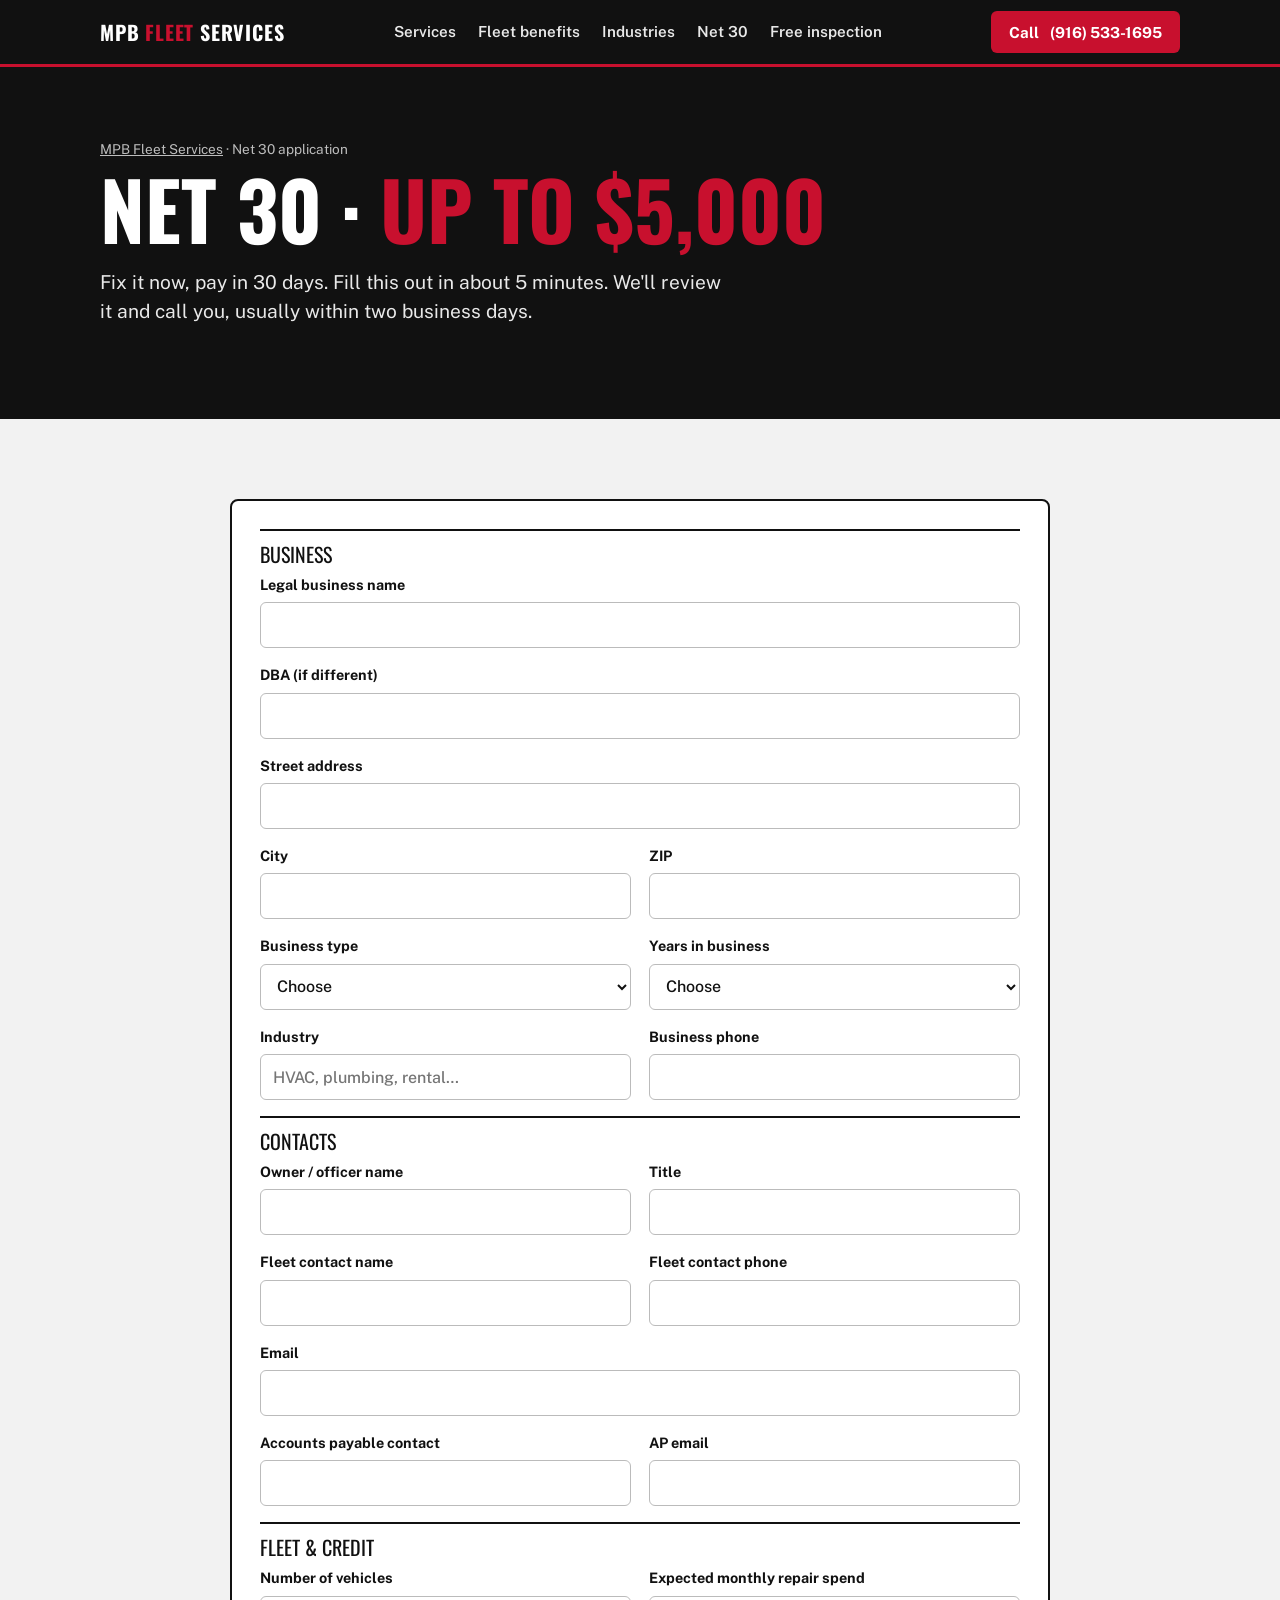
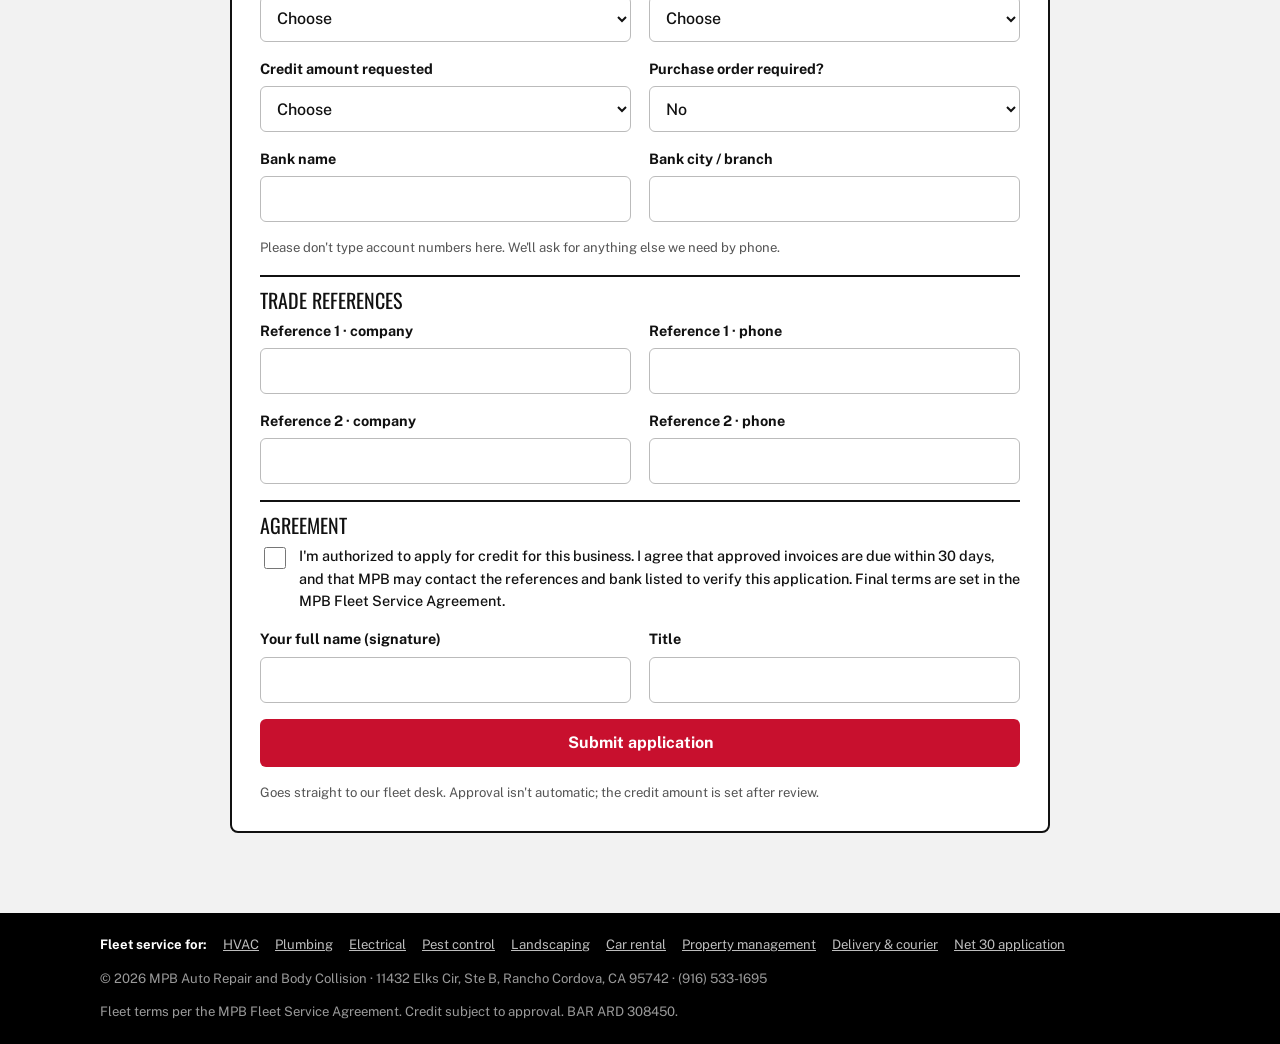
==== credit-application/index.html @ 2d6f1fae "Add 8 industry pages, Net 30 credit application, shared stylesheet, expanded sitemap Co-Authored-By:" ====
<!doctype html>
<html lang="en">
<head>
<meta charset="utf-8">
<meta name="viewport" content="width=device-width,initial-scale=1,viewport-fit=cover">
<link rel="icon" href="data:image/svg+xml,%3Csvg xmlns='http://www.w3.org/2000/svg' viewBox='0 0 64 64'%3E%3Crect width='64' height='64' rx='10' fill='%23111'/%3E%3Ctext x='32' y='43' font-family='Arial' font-weight='700' font-size='26' fill='%23c8102e' text-anchor='middle'%3EMPB%3C/text%3E%3C/svg%3E">
<title>Net 30 Fleet Credit Application · MPB Fleet Services</title>
<meta name="description" content="Apply for Net 30 fleet billing up to $5,000 at MPB Auto Repair &amp; Body Collision in Rancho Cordova. One monthly invoice for your whole fleet.">
<link rel="canonical" href="https://mpbfleet.com/credit-application/">
<meta property="og:type" content="website">
<meta property="og:url" content="https://mpbfleet.com/credit-application/">
<meta property="og:title" content="Net 30 Fleet Credit Application · MPB Fleet Services">
<meta property="og:description" content="Apply for Net 30 fleet billing up to $5,000 at MPB Auto Repair &amp; Body Collision in Rancho Cordova. One monthly invoice for your whole fleet.">
<link rel="preconnect" href="https://fonts.googleapis.com">
<link rel="stylesheet" href="https://fonts.googleapis.com/css2?family=Oswald:wght@500;600;700&family=Public+Sans:wght@400;500;600;800&display=swap">
<link rel="stylesheet" href="/styles.css">
</head>
<body>
<header class="top">
  <div class="wrap">
    <a class="brand" href="/">MPB <span>FLEET</span> SERVICES</a>
    <nav class="nav" aria-label="Site">
      <a href="/#services">Services</a>
      <a href="/#benefits">Fleet benefits</a>
      <a href="/#who">Industries</a>
      <a href="/credit-application/">Net 30</a>
      <a href="/#request">Free inspection</a>
    </nav>
    <a class="btn red" href="tel:+19165331695">Call<span class="num">&nbsp;(916) 533-1695</span></a>
  </div>
</header>

<main id="top">
  <div class="hero">
    <div class="wrap" style="grid-template-columns:1fr">
      <div>
        <div class="crumbs"><a href="/">MPB Fleet Services</a> · Net 30 application</div>
        <h1 style="font-size:clamp(2.4rem,7.5vw,5rem)">Net 30 · <em>up to $5,000</em></h1>
        <p style="max-width:52ch">Fix it now, pay in 30 days. Fill this out in about 5 minutes. We'll review it and call you, usually within two business days.</p>
      </div>
    </div>
  </div>

  <section class="request">
    <div class="wrap narrow" style="grid-template-columns:1fr">
      <form class="card" action="https://formsubmit.co/mpbfleet@gmail.com" method="POST">
        <input type="hidden" name="_subject" value="NET 30 CREDIT APPLICATION · mpbfleet.com">
        <input type="hidden" name="_template" value="table">
        <input type="hidden" name="_captcha" value="false">
        <input type="hidden" name="_next" value="https://mpbfleet.com/application-received.html">
        <input type="text" name="_honey" class="hp" tabindex="-1" autocomplete="off" aria-hidden="true">

        <fieldset><legend>Business</legend>
          <label class="full">Legal business name<input name="Legal business name" required autocomplete="organization"></label>
          <label class="full">DBA (if different)<input name="DBA"></label>
          <label class="full">Street address<input name="Street address" required autocomplete="street-address"></label>
          <label>City<input name="City" required autocomplete="address-level2"></label>
          <label>ZIP<input name="ZIP" required inputmode="numeric" autocomplete="postal-code"></label>
          <label>Business type
            <select name="Business type" required><option value="">Choose</option><option>Corporation</option><option>LLC</option><option>Partnership</option><option>Sole proprietor</option><option>Other</option></select>
          </label>
          <label>Years in business
            <select name="Years in business" required><option value="">Choose</option><option>Less than 1</option><option>1–2</option><option>3–5</option><option>6–10</option><option>More than 10</option></select>
          </label>
          <label>Industry<input name="Industry" placeholder="HVAC, plumbing, rental…"></label>
          <label>Business phone<input name="Business phone" type="tel" required inputmode="tel"></label>
        </fieldset>

        <fieldset><legend>Contacts</legend>
          <label>Owner / officer name<input name="Owner name" required></label>
          <label>Title<input name="Owner title"></label>
          <label>Fleet contact name<input name="Fleet contact" required autocomplete="name"></label>
          <label>Fleet contact phone<input name="Fleet contact phone" type="tel" required inputmode="tel" autocomplete="tel"></label>
          <label class="full">Email<input name="email" type="email" required autocomplete="email"></label>
          <label>Accounts payable contact<input name="AP contact"></label>
          <label>AP email<input name="AP email" type="email"></label>
        </fieldset>

        <fieldset><legend>Fleet &amp; credit</legend>
          <label>Number of vehicles
            <select name="Fleet size" required><option value="">Choose</option><option>1–2</option><option>3–5</option><option>6–10</option><option>11–25</option><option>26+</option></select>
          </label>
          <label>Expected monthly repair spend
            <select name="Expected monthly spend"><option value="">Choose</option><option>Under $500</option><option>$500–$1,500</option><option>$1,500–$3,000</option><option>$3,000–$5,000</option><option>Over $5,000</option></select>
          </label>
          <label>Credit amount requested
            <select name="Credit requested" required><option value="">Choose</option><option>$1,000</option><option>$2,500</option><option>$5,000</option></select>
          </label>
          <label>Purchase order required?
            <select name="PO required"><option>No</option><option>Yes</option></select>
          </label>
          <label>Bank name<input name="Bank name"></label>
          <label>Bank city / branch<input name="Bank branch"></label>
          <p class="note full">Please don't type account numbers here. We'll ask for anything else we need by phone.</p>
        </fieldset>

        <fieldset><legend>Trade references</legend>
          <label>Reference 1 · company<input name="Ref 1 company"></label>
          <label>Reference 1 · phone<input name="Ref 1 phone" type="tel" inputmode="tel"></label>
          <label>Reference 2 · company<input name="Ref 2 company"></label>
          <label>Reference 2 · phone<input name="Ref 2 phone" type="tel" inputmode="tel"></label>
        </fieldset>

        <fieldset><legend>Agreement</legend>
          <label class="full check"><input type="checkbox" name="Agrees to terms" value="Yes" required><span>I'm authorized to apply for credit for this business. I agree that approved invoices are due within 30 days, and that MPB may contact the references and bank listed to verify this application. Final terms are set in the MPB Fleet Service Agreement.</span></label>
          <label>Your full name (signature)<input name="Signature" required autocomplete="name"></label>
          <label>Title<input name="Signer title" required></label>
        </fieldset>

        <div class="full"><button class="btn red" type="submit">Submit application</button></div>
        <p class="note full">Goes straight to our fleet desk. Approval isn't automatic; the credit amount is set after review.</p>
      </form>
    </div>
  </section>
</main>
<footer>
  <div class="wrap" style="flex-direction:column;gap:14px">
    <div class="flinks"><b style="color:#fff">Fleet service for:</b><a href="/hvac/">HVAC</a><a href="/plumbing/">Plumbing</a><a href="/electrical/">Electrical</a><a href="/pest-control/">Pest control</a><a href="/landscaping/">Landscaping</a><a href="/rental-cars/">Car rental</a><a href="/property-management/">Property management</a><a href="/delivery/">Delivery &amp; courier</a><a href="/credit-application/">Net 30 application</a></div>
    <div style="display:flex;justify-content:space-between;gap:12px;flex-wrap:wrap">
      <span>© 2026 MPB Auto Repair and Body Collision · 11432 Elks Cir, Ste B, Rancho Cordova, CA 95742 · (916) 533-1695</span>
      <span>Fleet terms per the MPB Fleet Service Agreement. Credit subject to approval. BAR ARD 308450.</span>
    </div>
  </div>
</footer>
</body>
</html>
---- styles.css ----
/* Layout: brand-first single page. Black hero, white body, racing-red accents; one column of sections, grids collapse to one column on phones. Single deliberate look (no dark-mode swap). */
:root{
  --ink:#111111; --paper:#ffffff; --soft:#f2f2f2; --line:#dcdcdc; --muted:#555555; --red:#c8102e; --red-dark:#a00d24; --on-dark:#e9e9e9;
  --display:"Oswald","Arial Narrow",Arial,sans-serif; --body:"Public Sans","Helvetica Neue",Arial,sans-serif;
  --wrap:1120px; color-scheme:light;
}
*{box-sizing:border-box}
html{scroll-behavior:smooth}
@media (prefers-reduced-motion:reduce){html{scroll-behavior:auto}}
body{margin:0;background:var(--paper);color:var(--ink);font-family:var(--body);font-size:17px;line-height:1.55}
a{color:inherit}
.wrap{max-width:var(--wrap);margin:0 auto;padding-inline:20px}
h1,h2,h3{font-family:var(--display);text-transform:uppercase;line-height:1;margin:0;text-wrap:balance}
h2{font-size:clamp(2rem,4.5vw,3rem);letter-spacing:.01em}
h3{font-size:1.35rem;letter-spacing:.02em}
.eyebrow{font-size:.78rem;font-weight:800;letter-spacing:.16em;text-transform:uppercase;color:var(--muted)}
.btn{display:inline-flex;align-items:center;justify-content:center;gap:8px;min-height:48px;padding:12px 22px;border-radius:6px;font:700 1rem var(--body);text-decoration:none;border:2px solid transparent;cursor:pointer}
.btn.red{background:var(--red);color:#fff}.btn.red:hover{background:var(--red-dark)}
.btn.ghost{border-color:#fff;color:#fff}.btn.ghost:hover{background:#fff;color:var(--ink)}
.btn.dark{background:var(--ink);color:#fff}
.btn:focus-visible,a:focus-visible{outline:3px solid var(--red);outline-offset:3px}

/* header */
.top{position:sticky;top:env(safe-area-inset-top,0px);z-index:10;background:var(--ink);color:#fff;border-bottom:3px solid var(--red)}
.top .wrap{display:flex;align-items:center;justify-content:space-between;gap:16px;min-height:64px}
.brand{font-family:var(--display);font-weight:700;font-size:1.25rem;letter-spacing:.04em;text-decoration:none;white-space:nowrap}
.brand span{color:var(--red)}
.nav{display:flex;gap:22px;font-weight:600;font-size:.95rem}
.nav a{text-decoration:none;color:var(--on-dark)}.nav a:hover{color:#fff}
.top .btn{min-height:42px;padding:8px 16px;font-size:.95rem}
@media (max-width:860px){.nav{display:none}}
@media (max-width:520px){.top .num{display:none}.brand{font-size:1.1rem}}

/* hero */
.hero{background:var(--ink);color:#fff}
.hero .wrap{display:grid;grid-template-columns:minmax(0,1.4fr) minmax(0,1fr);gap:48px;padding-block:72px 64px;align-items:end}
.hero h1{font-size:clamp(2.6rem,9vw,6.4rem);line-height:.92}
.hero h1 em{font-style:normal;color:var(--red)}
.hero p{color:var(--on-dark);font-size:1.2rem;max-width:34ch;margin:22px 0 28px}
.cta{display:flex;gap:12px;flex-wrap:wrap}
.facts{display:grid;grid-template-columns:repeat(2,minmax(0,1fr));gap:0;border-top:1px solid #333}
.facts div{padding:18px 0;border-bottom:1px solid #333}
.facts div:nth-child(odd){padding-right:16px;border-right:1px solid #333}
.facts div:nth-child(even){padding-left:16px}
.facts b{display:block;font-family:var(--display);font-size:2.1rem;line-height:1;font-variant-numeric:tabular-nums}
.facts span{font-size:.85rem;color:#bdbdbd}
@media (max-width:860px){.hero .wrap{grid-template-columns:1fr;gap:36px;padding-block:48px}}

/* offer band */
.offer{background:var(--red);color:#fff}
.offer .wrap{display:flex;align-items:center;gap:28px;padding-block:26px;flex-wrap:wrap}
.offer .big{font-family:var(--display);font-weight:700;font-size:3.6rem;line-height:1}
.offer .txt{flex:1 1 320px;min-width:0}
.offer .txt strong{display:block;font-family:var(--display);font-weight:600;font-size:1.6rem;text-transform:uppercase;line-height:1.1}
.offer .btn{background:#fff;color:var(--red)}

section{padding-block:80px;scroll-margin-top:64px}
.head{display:flex;flex-direction:column;gap:12px;margin-bottom:36px;max-width:60ch}
.head p{margin:0;color:var(--muted)}

/* services */
.svc{display:grid;grid-template-columns:repeat(3,minmax(0,1fr));gap:2px;background:var(--line);border:2px solid var(--line)}
.svc article{background:var(--paper);padding:24px;display:flex;flex-direction:column;gap:8px;min-width:0}
.svc article p{margin:0;color:var(--muted);font-size:.97rem}
@media (max-width:860px){.svc{grid-template-columns:repeat(2,minmax(0,1fr))}}
@media (max-width:540px){.svc{grid-template-columns:1fr}}

/* benefits */
.benefits{background:var(--soft)}
.ben{display:grid;grid-template-columns:repeat(4,minmax(0,1fr));gap:28px 24px}
.ben div{border-top:3px solid var(--ink);padding-top:12px;display:flex;flex-direction:column;gap:6px;min-width:0}
.ben h3{font-size:1.45rem}
.ben p{margin:0;font-size:.95rem;color:#333}
@media (max-width:960px){.ben{grid-template-columns:repeat(2,minmax(0,1fr))}}
@media (max-width:480px){.ben{grid-template-columns:1fr}}

/* credit */
.credit{background:var(--ink);color:#fff}
.credit .wrap{display:grid;grid-template-columns:minmax(0,1fr) minmax(0,1fr);gap:40px;align-items:center}
.credit h2 span{color:var(--red)}
.credit p{color:var(--on-dark);margin:0 0 10px}
.credit ul{margin:0;padding:0;list-style:none;display:flex;flex-direction:column;gap:10px}
.credit li{border-left:3px solid var(--red);padding-left:14px}
@media (max-width:860px){.credit .wrap{grid-template-columns:1fr}}

/* steps */
.steps{display:grid;grid-template-columns:repeat(4,minmax(0,1fr));gap:24px;counter-reset:s}
.steps li{list-style:none;display:flex;flex-direction:column;gap:8px;min-width:0}
.steps li::before{counter-increment:s;content:counter(s,decimal-leading-zero);font-family:var(--display);font-weight:700;font-size:2.4rem;color:var(--red);line-height:1}
.steps p{margin:0;color:var(--muted);font-size:.97rem}
ol.steps{padding:0;margin:0}
@media (max-width:860px){.steps{grid-template-columns:repeat(2,minmax(0,1fr))}}
@media (max-width:480px){.steps{grid-template-columns:1fr}}

/* who */
.who{background:var(--soft)}
.tags{display:flex;flex-wrap:wrap;gap:10px}
.tags span{background:var(--paper);border:1px solid var(--line);border-radius:999px;padding:8px 16px;font-weight:600;font-size:.95rem}

/* faq */
.faq{display:flex;flex-direction:column;border-top:2px solid var(--ink);max-width:820px}
.faq details{border-bottom:1px solid var(--line)}
.faq summary{cursor:pointer;padding:18px 0;font-weight:700;font-size:1.05rem;list-style:none;display:flex;justify-content:space-between;gap:16px}
.faq summary::after{content:"+";font-family:var(--display);font-size:1.5rem;line-height:1;color:var(--red)}
.faq details[open] summary::after{content:"–"}
.faq p{margin:0 0 18px;color:#333;max-width:65ch}

/* contact */
.contact{background:var(--ink);color:#fff}
.contact .wrap{display:grid;grid-template-columns:minmax(0,1.2fr) minmax(0,1fr);gap:48px}
.contact .phone{font-family:var(--display);font-weight:700;font-size:clamp(2.6rem,7vw,4.2rem);line-height:1;text-decoration:none;display:inline-block;margin:14px 0 22px}
.contact dl{margin:0;display:grid;grid-template-columns:auto minmax(0,1fr);gap:10px 18px}
.contact dt{color:#bdbdbd;font-size:.85rem;text-transform:uppercase;letter-spacing:.1em;padding-top:3px}
.contact dd{margin:0}
.hours{font-variant-numeric:tabular-nums}
@media (max-width:860px){.contact .wrap{grid-template-columns:1fr;gap:36px}}

/* request form */
.request{background:var(--soft)}
.request .wrap{display:grid;grid-template-columns:minmax(0,.9fr) minmax(0,1.1fr);gap:48px;align-items:start}
.request ul{margin:18px 0 0;padding:0;list-style:none;display:flex;flex-direction:column;gap:10px}
.request li{border-left:3px solid var(--red);padding-left:14px}
form.card{background:var(--paper);border:2px solid var(--ink);border-radius:8px;padding:28px;display:grid;grid-template-columns:repeat(2,minmax(0,1fr));gap:16px 18px}
form.card .full{grid-column:1/-1}
form.card label{display:flex;flex-direction:column;gap:6px;font-weight:700;font-size:.9rem;min-width:0}
form.card label small{font-weight:500;color:var(--muted)}
form.card input,form.card select,form.card textarea{font:500 1rem var(--body);color:var(--ink);background:#fff;border:1.5px solid #bbb;border-radius:6px;padding:11px 12px;min-height:46px;width:100%}
form.card textarea{min-height:96px;resize:vertical}
form.card input:focus,form.card select:focus,form.card textarea:focus{outline:3px solid var(--red);outline-offset:1px;border-color:var(--ink)}
form.card .btn{width:100%}
form.card .note{font-size:.82rem;color:var(--muted);margin:0}
.hp{position:absolute;left:-9999px}
@media (max-width:860px){.request .wrap{grid-template-columns:1fr;gap:32px}}
@media (max-width:520px){form.card{grid-template-columns:1fr;padding:20px}}

/* service area */
.area .wrap{display:grid;grid-template-columns:minmax(0,1fr) minmax(0,1.2fr);gap:40px;align-items:center}
.area .map{aspect-ratio:4/3;width:100%;border:2px solid var(--ink);border-radius:8px;overflow:hidden;background:var(--soft)}
.area iframe{width:100%;height:100%;border:0;display:block}
.cities{columns:2;column-gap:24px;margin:20px 0 0;padding:0;list-style:none}
.cities li{padding:7px 0;border-bottom:1px solid var(--line);font-weight:600;break-inside:avoid}
@media (max-width:860px){.area .wrap{grid-template-columns:1fr}}

footer{background:#000;color:#9a9a9a;font-size:.82rem;padding-block:22px}
footer .wrap{display:flex;justify-content:space-between;gap:12px;flex-wrap:wrap}

/* subpages */
.crumbs{font-size:.85rem;color:#bdbdbd;margin-bottom:12px}
.crumbs a{color:#bdbdbd}
.pains{display:grid;grid-template-columns:repeat(3,minmax(0,1fr));gap:24px}
.pains div{border-top:3px solid var(--red);padding-top:12px;display:flex;flex-direction:column;gap:6px;min-width:0}
.pains p{margin:0;color:#333;font-size:.97rem}
@media (max-width:860px){.pains{grid-template-columns:1fr}}
.tags a{background:var(--paper);border:1px solid var(--line);border-radius:999px;padding:8px 16px;font-weight:600;font-size:.95rem;text-decoration:none}
.tags a:hover{border-color:var(--ink)}
.flinks{display:flex;flex-wrap:wrap;gap:6px 16px}
.flinks a{color:#bdbdbd}
form.card fieldset{grid-column:1/-1;border:0;margin:0;padding:0;display:grid;grid-template-columns:repeat(2,minmax(0,1fr));gap:16px 18px}
form.card legend{grid-column:1/-1;font-family:var(--display);text-transform:uppercase;font-size:1.25rem;padding:8px 0 0;border-top:2px solid var(--ink);width:100%;margin-bottom:4px}
form.card .check{flex-direction:row;align-items:flex-start;gap:10px;font-weight:500}
form.card .check input{width:22px;min-height:22px;height:22px;flex:none;margin-top:2px}
@media (max-width:520px){form.card fieldset{grid-template-columns:1fr}}
.narrow{max-width:860px}
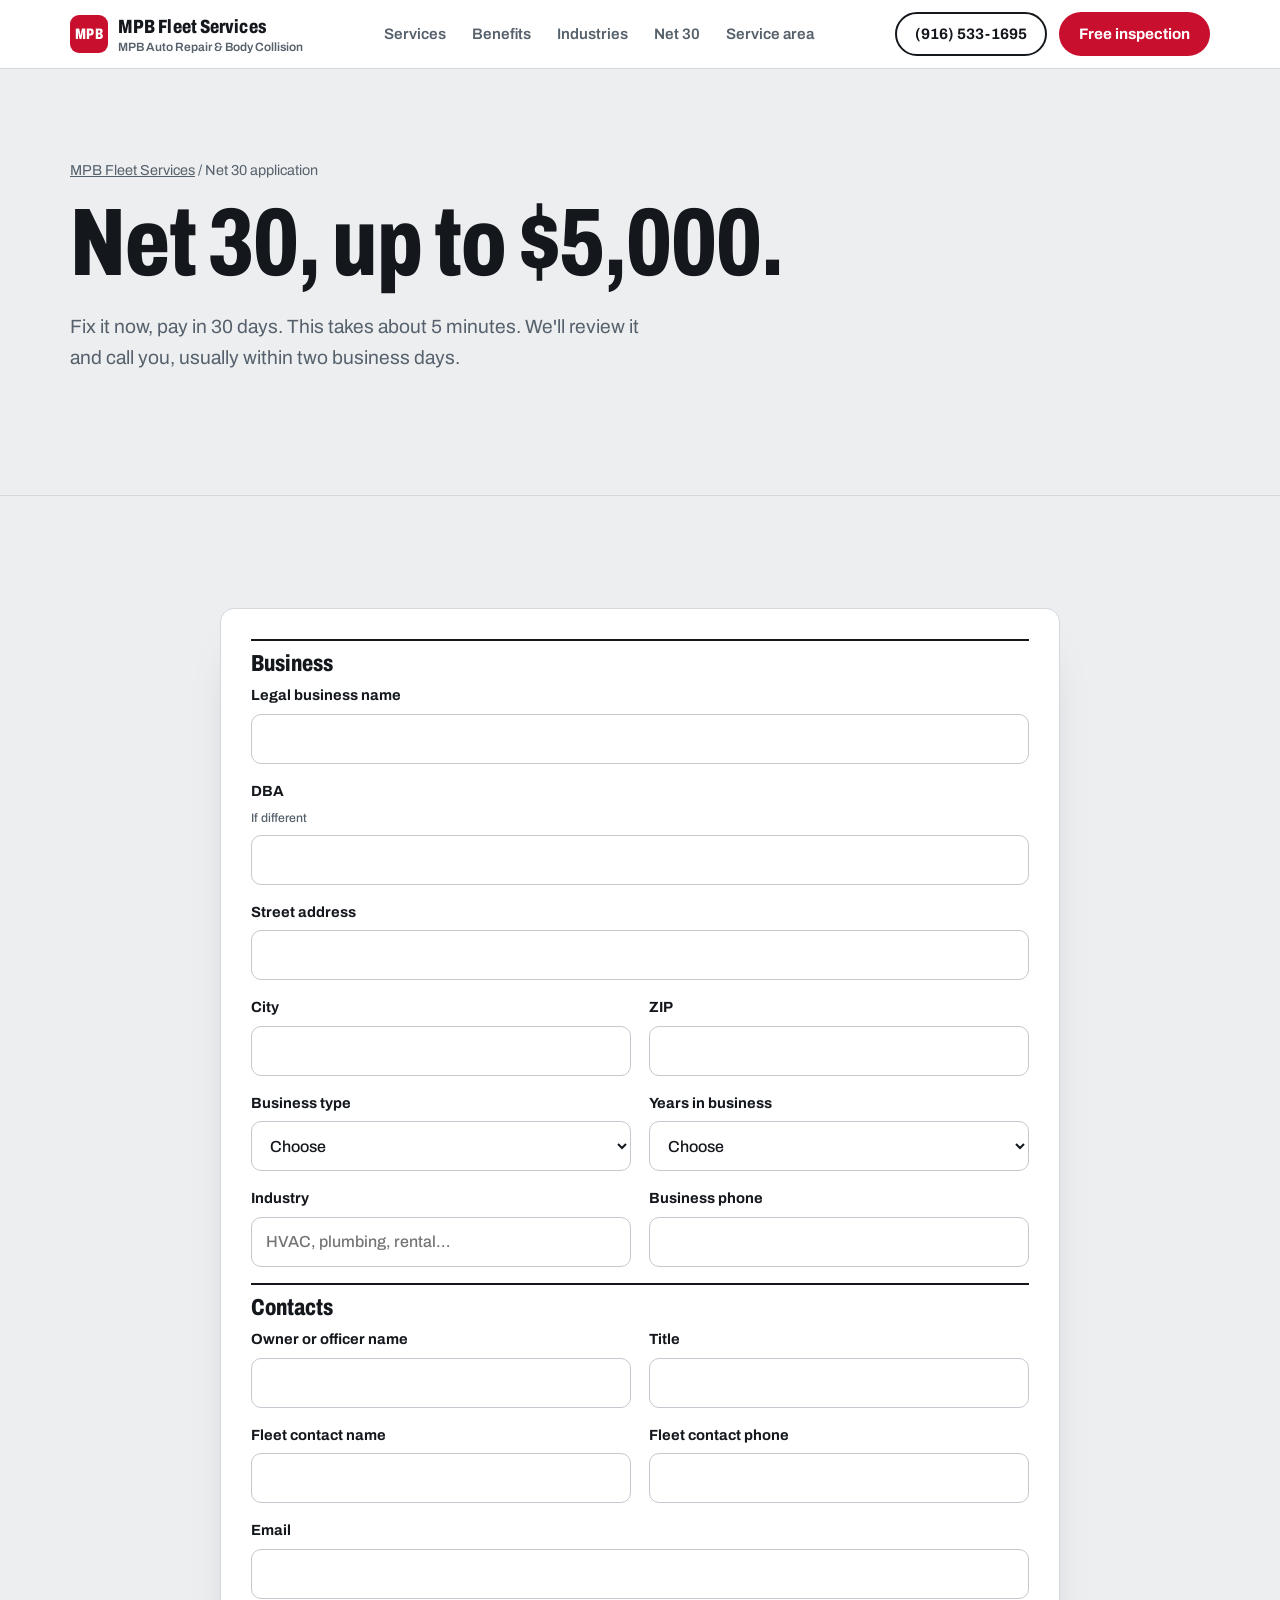
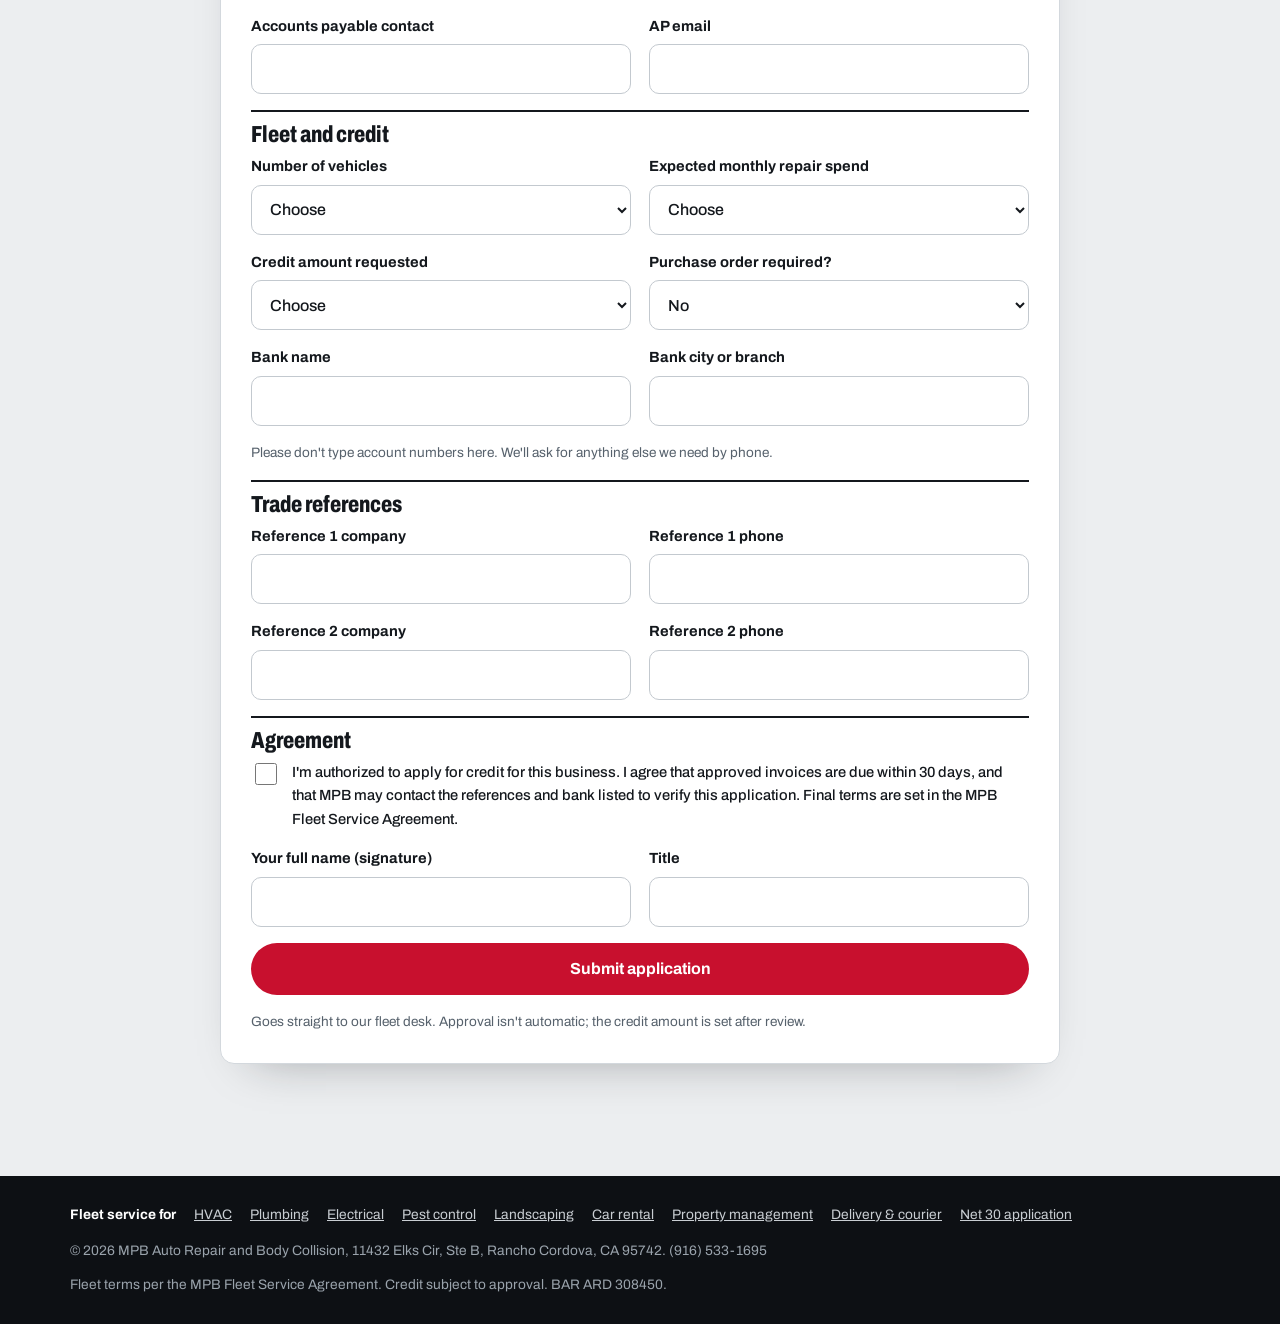
==== commit e4fc1895: "Redesign: shop-floor look, Archivo type, bay-board hero, mobile call bar, competitor-informed sectio" ====
--- a/credit-application/index.html
+++ b/credit-application/index.html
@@ -3,7 +3,8 @@
 <head>
 <meta charset="utf-8">
 <meta name="viewport" content="width=device-width,initial-scale=1,viewport-fit=cover">
-<link rel="icon" href="data:image/svg+xml,%3Csvg xmlns='http://www.w3.org/2000/svg' viewBox='0 0 64 64'%3E%3Crect width='64' height='64' rx='10' fill='%23111'/%3E%3Ctext x='32' y='43' font-family='Arial' font-weight='700' font-size='26' fill='%23c8102e' text-anchor='middle'%3EMPB%3C/text%3E%3C/svg%3E">
+<meta name="theme-color" content="#ffffff">
+<link rel="icon" href="data:image/svg+xml,%3Csvg xmlns='http://www.w3.org/2000/svg' viewBox='0 0 64 64'%3E%3Crect width='64' height='64' rx='14' fill='%23c8102e'/%3E%3Ctext x='32' y='42' font-family='Arial' font-weight='800' font-size='24' fill='white' text-anchor='middle'%3EMPB%3C/text%3E%3C/svg%3E">
 <title>Net 30 Fleet Credit Application · MPB Fleet Services</title>
 <meta name="description" content="Apply for Net 30 fleet billing up to $5,000 at MPB Auto Repair &amp; Body Collision in Rancho Cordova. One monthly invoice for your whole fleet.">
 <link rel="canonical" href="https://mpbfleet.com/credit-application/">
@@ -12,21 +13,23 @@
 <meta property="og:title" content="Net 30 Fleet Credit Application · MPB Fleet Services">
 <meta property="og:description" content="Apply for Net 30 fleet billing up to $5,000 at MPB Auto Repair &amp; Body Collision in Rancho Cordova. One monthly invoice for your whole fleet.">
 <link rel="preconnect" href="https://fonts.googleapis.com">
-<link rel="stylesheet" href="https://fonts.googleapis.com/css2?family=Oswald:wght@500;600;700&family=Public+Sans:wght@400;500;600;800&display=swap">
+<link rel="preconnect" href="https://fonts.gstatic.com" crossorigin>
+<link rel="stylesheet" href="https://fonts.googleapis.com/css2?family=Archivo:wdth,wght@62..125,400..800&display=swap">
 <link rel="stylesheet" href="/styles.css">
+<script>document.documentElement.classList.add('js')</script>
 </head>
 <body>
 <header class="top">
   <div class="wrap">
-    <a class="brand" href="/">MPB <span>FLEET</span> SERVICES</a>
+    <a class="brand" href="/" aria-label="MPB Fleet Services home"><span class="mark">MPB</span><span><b>MPB Fleet Services</b><small>MPB Auto Repair &amp; Body Collision</small></span></a>
     <nav class="nav" aria-label="Site">
       <a href="/#services">Services</a>
-      <a href="/#benefits">Fleet benefits</a>
+      <a href="/#benefits">Benefits</a>
       <a href="/#who">Industries</a>
       <a href="/credit-application/">Net 30</a>
-      <a href="/#request">Free inspection</a>
+      <a href="/#area">Service area</a>
     </nav>
-    <a class="btn red" href="tel:+19165331695">Call<span class="num">&nbsp;(916) 533-1695</span></a>
+    <div class="cta"><a class="btn line call" href="tel:+19165331695">(916) 533-1695</a><a class="btn red" href="/#request">Free inspection</a></div>
   </div>
 </header>
 
@@ -34,9 +37,9 @@
   <div class="hero">
     <div class="wrap" style="grid-template-columns:1fr">
       <div>
-        <div class="crumbs"><a href="/">MPB Fleet Services</a> · Net 30 application</div>
-        <h1 style="font-size:clamp(2.4rem,7.5vw,5rem)">Net 30 · <em>up to $5,000</em></h1>
-        <p style="max-width:52ch">Fix it now, pay in 30 days. Fill this out in about 5 minutes. We'll review it and call you, usually within two business days.</p>
+        <p class="crumbs"><a href="/">MPB Fleet Services</a> / Net 30 application</p>
+        <h1 style="font-size:clamp(2.8rem,8vw,6rem)">Net 30, up to $5,000.</h1>
+        <p class="lede" style="max-width:52ch">Fix it now, pay in 30 days. This takes about 5 minutes. We'll review it and call you, usually within two business days.</p>
       </div>
     </div>
   </div>
@@ -52,7 +55,7 @@
 
         <fieldset><legend>Business</legend>
           <label class="full">Legal business name<input name="Legal business name" required autocomplete="organization"></label>
-          <label class="full">DBA (if different)<input name="DBA"></label>
+          <label class="full">DBA <small>If different</small><input name="DBA"></label>
           <label class="full">Street address<input name="Street address" required autocomplete="street-address"></label>
           <label>City<input name="City" required autocomplete="address-level2"></label>
           <label>ZIP<input name="ZIP" required inputmode="numeric" autocomplete="postal-code"></label>
@@ -67,7 +70,7 @@
         </fieldset>
 
         <fieldset><legend>Contacts</legend>
-          <label>Owner / officer name<input name="Owner name" required></label>
+          <label>Owner or officer name<input name="Owner name" required></label>
           <label>Title<input name="Owner title"></label>
           <label>Fleet contact name<input name="Fleet contact" required autocomplete="name"></label>
           <label>Fleet contact phone<input name="Fleet contact phone" type="tel" required inputmode="tel" autocomplete="tel"></label>
@@ -76,7 +79,7 @@
           <label>AP email<input name="AP email" type="email"></label>
         </fieldset>
 
-        <fieldset><legend>Fleet &amp; credit</legend>
+        <fieldset><legend>Fleet and credit</legend>
           <label>Number of vehicles
             <select name="Fleet size" required><option value="">Choose</option><option>1–2</option><option>3–5</option><option>6–10</option><option>11–25</option><option>26+</option></select>
           </label>
@@ -90,15 +93,15 @@
             <select name="PO required"><option>No</option><option>Yes</option></select>
           </label>
           <label>Bank name<input name="Bank name"></label>
-          <label>Bank city / branch<input name="Bank branch"></label>
+          <label>Bank city or branch<input name="Bank branch"></label>
           <p class="note full">Please don't type account numbers here. We'll ask for anything else we need by phone.</p>
         </fieldset>
 
         <fieldset><legend>Trade references</legend>
-          <label>Reference 1 · company<input name="Ref 1 company"></label>
-          <label>Reference 1 · phone<input name="Ref 1 phone" type="tel" inputmode="tel"></label>
-          <label>Reference 2 · company<input name="Ref 2 company"></label>
-          <label>Reference 2 · phone<input name="Ref 2 phone" type="tel" inputmode="tel"></label>
+          <label>Reference 1 company<input name="Ref 1 company"></label>
+          <label>Reference 1 phone<input name="Ref 1 phone" type="tel" inputmode="tel"></label>
+          <label>Reference 2 company<input name="Ref 2 company"></label>
+          <label>Reference 2 phone<input name="Ref 2 phone" type="tel" inputmode="tel"></label>
         </fieldset>
 
         <fieldset><legend>Agreement</legend>
@@ -114,13 +117,23 @@
   </section>
 </main>
 <footer>
-  <div class="wrap" style="flex-direction:column;gap:14px">
-    <div class="flinks"><b style="color:#fff">Fleet service for:</b><a href="/hvac/">HVAC</a><a href="/plumbing/">Plumbing</a><a href="/electrical/">Electrical</a><a href="/pest-control/">Pest control</a><a href="/landscaping/">Landscaping</a><a href="/rental-cars/">Car rental</a><a href="/property-management/">Property management</a><a href="/delivery/">Delivery &amp; courier</a><a href="/credit-application/">Net 30 application</a></div>
-    <div style="display:flex;justify-content:space-between;gap:12px;flex-wrap:wrap">
-      <span>© 2026 MPB Auto Repair and Body Collision · 11432 Elks Cir, Ste B, Rancho Cordova, CA 95742 · (916) 533-1695</span>
+  <div class="wrap">
+    <div class="flinks"><b>Fleet service for</b><a href="/hvac/">HVAC</a><a href="/plumbing/">Plumbing</a><a href="/electrical/">Electrical</a><a href="/pest-control/">Pest control</a><a href="/landscaping/">Landscaping</a><a href="/rental-cars/">Car rental</a><a href="/property-management/">Property management</a><a href="/delivery/">Delivery &amp; courier</a><a href="/credit-application/">Net 30 application</a></div>
+    <div class="fine">
+      <span>© 2026 MPB Auto Repair and Body Collision, 11432 Elks Cir, Ste B, Rancho Cordova, CA 95742. (916) 533-1695</span>
       <span>Fleet terms per the MPB Fleet Service Agreement. Credit subject to approval. BAR ARD 308450.</span>
     </div>
   </div>
 </footer>
+<nav class="bar" aria-label="Quick contact">
+  <a class="btn line" href="tel:+19165331695"><svg viewBox="0 0 24 24" fill="none" stroke="currentColor" stroke-width="2.2" stroke-linecap="round" stroke-linejoin="round" aria-hidden="true"><path d="M5 4h4l2 5-2.5 1.5a11 11 0 0 0 5 5L15 13l5 2v4a2 2 0 0 1-2 2A16 16 0 0 1 3 6a2 2 0 0 1 2-2"/></svg>Call</a>
+  <a class="btn line" href="sms:+19165331695"><svg viewBox="0 0 24 24" fill="none" stroke="currentColor" stroke-width="2.2" stroke-linecap="round" stroke-linejoin="round" aria-hidden="true"><path d="M21 12a8 8 0 0 1-11.6 7.1L4 20l1-4.6A8 8 0 1 1 21 12z"/></svg>Text</a>
+  <a class="btn red" href="/#request">Free inspection</a>
+</nav>
+<script>
+(function(){var b=document.querySelector('.board');if(!b)return;var li=[].slice.call(b.querySelectorAll('li'));
+if(matchMedia('(prefers-reduced-motion: reduce)').matches){li.forEach(function(l){l.classList.add('on')});return}
+li.forEach(function(l,i){setTimeout(function(){l.classList.add('on')},350+i*420)})})();
+</script>
 </body>
 </html>
--- a/styles.css
+++ b/styles.css
@@ -1,163 +1,231 @@
-/* Layout: brand-first single page. Black hero, white body, racing-red accents; one column of sections, grids collapse to one column on phones. Single deliberate look (no dark-mode swap). */
+/* MPB Fleet Services · v2 "shop floor" design
+   Light concrete + ink, MPB red for action, safety yellow only for "in progress" status.
+   One family (Archivo) used at two widths: condensed for display, normal for reading. */
 :root{
-  --ink:#111111; --paper:#ffffff; --soft:#f2f2f2; --line:#dcdcdc; --muted:#555555; --red:#c8102e; --red-dark:#a00d24; --on-dark:#e9e9e9;
-  --display:"Oswald","Arial Narrow",Arial,sans-serif; --body:"Public Sans","Helvetica Neue",Arial,sans-serif;
-  --wrap:1120px; color-scheme:light;
+  --paper:#ffffff; --concrete:#eceef0; --concrete-2:#e1e5e8; --line:#d3d8dd;
+  --ink:#14181d; --steel:#56616c; --red:#c8102e; --red-dark:#a30c25; --safety:#f5c518;
+  --display:"Archivo",system-ui,sans-serif; --body:"Archivo",system-ui,sans-serif;
+  --wrap:1180px; --r:14px; color-scheme:light;
 }
 *{box-sizing:border-box}
-html{scroll-behavior:smooth}
-@media (prefers-reduced-motion:reduce){html{scroll-behavior:auto}}
-body{margin:0;background:var(--paper);color:var(--ink);font-family:var(--body);font-size:17px;line-height:1.55}
+html{scroll-behavior:smooth;-webkit-text-size-adjust:100%}
+@media (prefers-reduced-motion:reduce){html{scroll-behavior:auto}*{animation:none!important;transition:none!important}}
+body{margin:0;background:var(--paper);color:var(--ink);font-family:var(--body);font-size:17px;line-height:1.6;font-stretch:100%}
 a{color:inherit}
+img{max-width:100%;display:block}
 .wrap{max-width:var(--wrap);margin:0 auto;padding-inline:20px}
-h1,h2,h3{font-family:var(--display);text-transform:uppercase;line-height:1;margin:0;text-wrap:balance}
-h2{font-size:clamp(2rem,4.5vw,3rem);letter-spacing:.01em}
-h3{font-size:1.35rem;letter-spacing:.02em}
-.eyebrow{font-size:.78rem;font-weight:800;letter-spacing:.16em;text-transform:uppercase;color:var(--muted)}
-.btn{display:inline-flex;align-items:center;justify-content:center;gap:8px;min-height:48px;padding:12px 22px;border-radius:6px;font:700 1rem var(--body);text-decoration:none;border:2px solid transparent;cursor:pointer}
+h1,h2,h3{font-family:var(--display);font-stretch:72%;font-weight:800;line-height:.98;margin:0;letter-spacing:-.01em;text-wrap:balance}
+h1{font-size:clamp(3rem,9.5vw,7.25rem);line-height:.9}
+h2{font-size:clamp(2.1rem,4.8vw,3.5rem)}
+h3{font-size:1.4rem;line-height:1.1;font-stretch:80%}
+p{margin:0}
+.lede{font-size:1.2rem;color:var(--steel);max-width:40ch}
+.kicker{font-weight:700;color:var(--red);font-size:.98rem;margin-bottom:12px}
+section{padding-block:clamp(64px,9vw,112px);scroll-margin-top:72px}
+.head{display:flex;flex-direction:column;gap:14px;margin-bottom:44px;max-width:62ch}
+.head p{color:var(--steel);font-size:1.08rem}
+
+/* buttons */
+.btn{display:inline-flex;align-items:center;justify-content:center;gap:10px;min-height:52px;padding:12px 24px;border-radius:999px;font:700 1rem var(--body);text-decoration:none;border:2px solid transparent;cursor:pointer;white-space:nowrap;transition:background .15s,color .15s,border-color .15s}
 .btn.red{background:var(--red);color:#fff}.btn.red:hover{background:var(--red-dark)}
+.btn.line{border-color:var(--ink);color:var(--ink);background:transparent}.btn.line:hover{background:var(--ink);color:#fff}
+.btn.white{background:#fff;color:var(--ink)}.btn.white:hover{background:var(--concrete)}
 .btn.ghost{border-color:#fff;color:#fff}.btn.ghost:hover{background:#fff;color:var(--ink)}
-.btn.dark{background:var(--ink);color:#fff}
-.btn:focus-visible,a:focus-visible{outline:3px solid var(--red);outline-offset:3px}
+.btn.dark{background:var(--ink);color:#fff}.btn.dark:hover{background:#000}
+.btn svg{width:18px;height:18px;flex:none}
+.btn:focus-visible,a:focus-visible,summary:focus-visible{outline:3px solid var(--red);outline-offset:3px}
+.cta{display:flex;gap:12px;flex-wrap:wrap}
 
 /* header */
-.top{position:sticky;top:env(safe-area-inset-top,0px);z-index:10;background:var(--ink);color:#fff;border-bottom:3px solid var(--red)}
-.top .wrap{display:flex;align-items:center;justify-content:space-between;gap:16px;min-height:64px}
-.brand{font-family:var(--display);font-weight:700;font-size:1.25rem;letter-spacing:.04em;text-decoration:none;white-space:nowrap}
-.brand span{color:var(--red)}
-.nav{display:flex;gap:22px;font-weight:600;font-size:.95rem}
-.nav a{text-decoration:none;color:var(--on-dark)}.nav a:hover{color:#fff}
-.top .btn{min-height:42px;padding:8px 16px;font-size:.95rem}
-@media (max-width:860px){.nav{display:none}}
-@media (max-width:520px){.top .num{display:none}.brand{font-size:1.1rem}}
+.top{position:sticky;top:0;z-index:20;background:rgba(255,255,255,.94);backdrop-filter:blur(10px);-webkit-backdrop-filter:blur(10px);border-bottom:1px solid var(--line)}
+.top .wrap{display:flex;align-items:center;justify-content:space-between;gap:20px;min-height:68px}
+.brand{display:flex;align-items:center;gap:10px;text-decoration:none;white-space:nowrap}
+.brand .mark{width:38px;height:38px;border-radius:9px;background:var(--red);color:#fff;display:grid;place-items:center;font:800 .95rem var(--display);font-stretch:70%;letter-spacing:.02em}
+.brand b{font:800 1.2rem var(--display);font-stretch:75%;letter-spacing:.005em}
+.brand small{display:block;font-size:.75rem;color:var(--steel);font-weight:600;line-height:1.1}
+.nav{display:flex;gap:26px;font-weight:600;font-size:.95rem}
+.nav a{text-decoration:none;color:var(--steel)}.nav a:hover{color:var(--ink)}
+.top .btn{min-height:44px;padding:8px 18px;font-size:.95rem}
+@media (max-width:960px){.nav{display:none}}
+@media (max-width:760px){.top .cta{display:none}}
+@media (max-width:400px){.brand small{display:none}}
+
+/* mobile action bar */
+.bar{display:none}
+@media (max-width:760px){
+  .bar{display:grid;grid-template-columns:1fr 1fr 1.4fr;gap:8px;position:fixed;left:0;right:0;bottom:0;z-index:30;padding:10px 12px calc(10px + env(safe-area-inset-bottom));background:rgba(255,255,255,.97);border-top:1px solid var(--line);backdrop-filter:blur(10px)}
+  .bar .btn{min-height:48px;padding:8px 10px;font-size:.95rem}
+  body{padding-bottom:84px}
+}
 
 /* hero */
-.hero{background:var(--ink);color:#fff}
-.hero .wrap{display:grid;grid-template-columns:minmax(0,1.4fr) minmax(0,1fr);gap:48px;padding-block:72px 64px;align-items:end}
-.hero h1{font-size:clamp(2.6rem,9vw,6.4rem);line-height:.92}
-.hero h1 em{font-style:normal;color:var(--red)}
-.hero p{color:var(--on-dark);font-size:1.2rem;max-width:34ch;margin:22px 0 28px}
-.cta{display:flex;gap:12px;flex-wrap:wrap}
-.facts{display:grid;grid-template-columns:repeat(2,minmax(0,1fr));gap:0;border-top:1px solid #333}
-.facts div{padding:18px 0;border-bottom:1px solid #333}
-.facts div:nth-child(odd){padding-right:16px;border-right:1px solid #333}
-.facts div:nth-child(even){padding-left:16px}
-.facts b{display:block;font-family:var(--display);font-size:2.1rem;line-height:1;font-variant-numeric:tabular-nums}
-.facts span{font-size:.85rem;color:#bdbdbd}
-@media (max-width:860px){.hero .wrap{grid-template-columns:1fr;gap:36px;padding-block:48px}}
-
-/* offer band */
+.hero{background:var(--concrete);border-bottom:1px solid var(--line)}
+.hero .wrap{display:grid;grid-template-columns:minmax(0,1.25fr) minmax(0,1fr);gap:56px;align-items:center;padding-block:clamp(48px,7vw,96px)}
+.hero .lede{margin:24px 0 32px}
+.hero h1 + .lede{margin-top:26px}
+.crumbs{font-size:.9rem;color:var(--steel);margin-bottom:18px}
+.crumbs a{color:var(--steel)}
+@media (max-width:900px){.hero .wrap{grid-template-columns:1fr;gap:40px}}
+
+/* the bay board: how one van moves through the shop */
+.board{background:var(--paper);border:1px solid var(--line);border-radius:var(--r);box-shadow:0 1px 0 var(--line),0 24px 48px -28px rgba(20,24,29,.35);overflow:hidden}
+.board header{display:flex;justify-content:space-between;align-items:flex-start;gap:12px;padding:18px 22px;border-bottom:1px solid var(--line)}
+.board header b{display:block;font:800 1.35rem var(--display);font-stretch:75%}
+.board header span{font-size:.88rem;color:var(--steel)}
+.plate{border:2px solid var(--ink);border-radius:6px;padding:2px 8px;font:700 .82rem var(--body);letter-spacing:.08em;white-space:nowrap}
+.board ol{list-style:none;margin:0;padding:8px 22px 10px}
+.board li{display:grid;grid-template-columns:28px minmax(0,1fr) auto;gap:12px;align-items:center;padding:12px 0;border-bottom:1px dashed var(--line)}
+.board li:last-child{border-bottom:0}
+.board .dot{width:24px;height:24px;border-radius:50%;border:2px solid var(--line);display:grid;place-items:center;background:#fff}
+.board .dot svg{width:13px;height:13px;opacity:0}
+.board li.done .dot{background:var(--ink);border-color:var(--ink)}
+.board li.done .dot svg{opacity:1}
+.board li.now .dot{border-color:var(--ink);background:var(--safety)}
+.board li strong{display:block;font-weight:700;line-height:1.3}
+.board li small{color:var(--steel);font-size:.86rem;line-height:1.35;display:block}
+.board time{font-variant-numeric:tabular-nums;font-weight:700;font-size:.95rem}
+.board footer{display:flex;justify-content:space-between;gap:12px;align-items:center;padding:14px 22px;background:var(--ink);color:#fff;font-weight:700}
+.board footer span{color:#c9ced3;font-weight:500;font-size:.85rem}
+.board-note{font-size:.85rem;color:var(--steel);margin-top:10px;text-align:right}
+/* one orchestrated load moment: the steps tick in once */
+.js .board li{opacity:.35;transition:opacity .35s}
+.js .board li.on{opacity:1}
+
+/* shop facts line */
+.facts{display:flex;flex-wrap:wrap;gap:10px 28px;padding-block:22px;font-weight:600;color:var(--steel)}
+.facts b{color:var(--ink)}
+
+/* free inspection offer */
 .offer{background:var(--red);color:#fff}
-.offer .wrap{display:flex;align-items:center;gap:28px;padding-block:26px;flex-wrap:wrap}
-.offer .big{font-family:var(--display);font-weight:700;font-size:3.6rem;line-height:1}
-.offer .txt{flex:1 1 320px;min-width:0}
-.offer .txt strong{display:block;font-family:var(--display);font-weight:600;font-size:1.6rem;text-transform:uppercase;line-height:1.1}
-.offer .btn{background:#fff;color:var(--red)}
-
-section{padding-block:80px;scroll-margin-top:64px}
-.head{display:flex;flex-direction:column;gap:12px;margin-bottom:36px;max-width:60ch}
-.head p{margin:0;color:var(--muted)}
-
-/* services */
-.svc{display:grid;grid-template-columns:repeat(3,minmax(0,1fr));gap:2px;background:var(--line);border:2px solid var(--line)}
-.svc article{background:var(--paper);padding:24px;display:flex;flex-direction:column;gap:8px;min-width:0}
-.svc article p{margin:0;color:var(--muted);font-size:.97rem}
-@media (max-width:860px){.svc{grid-template-columns:repeat(2,minmax(0,1fr))}}
-@media (max-width:540px){.svc{grid-template-columns:1fr}}
+.offer .wrap{display:grid;grid-template-columns:minmax(0,1.1fr) minmax(0,1fr);gap:48px;align-items:center;padding-block:clamp(48px,7vw,80px)}
+.offer h2{font-size:clamp(2.4rem,6vw,4.4rem)}
+.offer p{color:#ffe3e7;font-size:1.12rem;margin:18px 0 28px;max-width:44ch}
+.offer ul{list-style:none;margin:0;padding:0;display:grid;gap:12px}
+.offer li{display:flex;gap:14px;align-items:flex-start;background:rgba(0,0,0,.14);border-radius:12px;padding:16px 18px;font-weight:600}
+.offer li svg{width:22px;height:22px;flex:none;margin-top:2px}
+@media (max-width:860px){.offer .wrap{grid-template-columns:1fr;gap:32px}}
+
+/* why: three differentiators, big */
+.why{display:grid;grid-template-columns:repeat(3,minmax(0,1fr));gap:20px}
+.why article{background:var(--concrete);border-radius:var(--r);padding:28px;display:flex;flex-direction:column;gap:12px}
+.why article p{color:var(--steel)}
+.why .icon{width:44px;height:44px;border-radius:10px;background:var(--ink);color:#fff;display:grid;place-items:center}
+.why .icon svg{width:24px;height:24px}
+@media (max-width:900px){.why{grid-template-columns:1fr}}
+
+/* services: plain two-column list */
+.svc{display:grid;grid-template-columns:repeat(2,minmax(0,1fr));gap:0 48px;border-top:2px solid var(--ink)}
+.svc div{display:grid;grid-template-columns:minmax(0,12rem) minmax(0,1fr);gap:16px;padding:18px 0;border-bottom:1px solid var(--line)}
+.svc b{font-weight:700}
+.svc span{color:var(--steel)}
+@media (max-width:860px){.svc{grid-template-columns:1fr}.svc div{grid-template-columns:1fr;gap:2px}}
 
 /* benefits */
-.benefits{background:var(--soft)}
-.ben{display:grid;grid-template-columns:repeat(4,minmax(0,1fr));gap:28px 24px}
-.ben div{border-top:3px solid var(--ink);padding-top:12px;display:flex;flex-direction:column;gap:6px;min-width:0}
-.ben h3{font-size:1.45rem}
-.ben p{margin:0;font-size:.95rem;color:#333}
-@media (max-width:960px){.ben{grid-template-columns:repeat(2,minmax(0,1fr))}}
+.benefits{background:var(--concrete)}
+.ben{display:grid;grid-template-columns:repeat(4,minmax(0,1fr));gap:2px;background:var(--line);border:2px solid var(--line);border-radius:var(--r);overflow:hidden}
+.ben div{background:var(--paper);padding:24px;display:flex;flex-direction:column;gap:8px;min-width:0}
+.ben h3{font-size:1.3rem}
+.ben p{color:var(--steel);font-size:.97rem}
+@media (max-width:980px){.ben{grid-template-columns:repeat(2,minmax(0,1fr))}}
 @media (max-width:480px){.ben{grid-template-columns:1fr}}
 
-/* credit */
+/* Net 30 */
 .credit{background:var(--ink);color:#fff}
-.credit .wrap{display:grid;grid-template-columns:minmax(0,1fr) minmax(0,1fr);gap:40px;align-items:center}
-.credit h2 span{color:var(--red)}
-.credit p{color:var(--on-dark);margin:0 0 10px}
-.credit ul{margin:0;padding:0;list-style:none;display:flex;flex-direction:column;gap:10px}
-.credit li{border-left:3px solid var(--red);padding-left:14px}
-@media (max-width:860px){.credit .wrap{grid-template-columns:1fr}}
-
-/* steps */
-.steps{display:grid;grid-template-columns:repeat(4,minmax(0,1fr));gap:24px;counter-reset:s}
-.steps li{list-style:none;display:flex;flex-direction:column;gap:8px;min-width:0}
-.steps li::before{counter-increment:s;content:counter(s,decimal-leading-zero);font-family:var(--display);font-weight:700;font-size:2.4rem;color:var(--red);line-height:1}
-.steps p{margin:0;color:var(--muted);font-size:.97rem}
-ol.steps{padding:0;margin:0}
-@media (max-width:860px){.steps{grid-template-columns:repeat(2,minmax(0,1fr))}}
+.credit .wrap{display:grid;grid-template-columns:minmax(0,1fr) minmax(0,1fr);gap:56px;align-items:center}
+.credit .kicker{color:var(--safety)}
+.credit p{color:#c9ced3}
+.credit ul{margin:20px 0 28px;padding:0;list-style:none;display:grid;gap:12px}
+.credit li{display:flex;gap:12px;align-items:flex-start}
+.credit li svg{width:20px;height:20px;flex:none;margin-top:3px;color:var(--safety)}
+.terms{border:1px solid #39414a;border-radius:var(--r);padding:28px;display:grid;gap:4px}
+.terms .big{font:800 clamp(3.5rem,9vw,6rem)/.9 var(--display);font-stretch:70%}
+.terms span{color:#c9ced3}
+@media (max-width:860px){.credit .wrap{grid-template-columns:1fr;gap:36px}}
+
+/* steps (a real sequence) */
+.steps{display:grid;grid-template-columns:repeat(4,minmax(0,1fr));gap:20px;counter-reset:s;padding:0;margin:0}
+.steps li{list-style:none;display:flex;flex-direction:column;gap:10px;min-width:0;border-top:3px solid var(--ink);padding-top:16px}
+.steps li::before{counter-increment:s;content:counter(s);font:800 2.6rem/1 var(--display);font-stretch:70%;color:var(--red)}
+.steps p{color:var(--steel);font-size:.97rem}
+@media (max-width:900px){.steps{grid-template-columns:repeat(2,minmax(0,1fr))}}
 @media (max-width:480px){.steps{grid-template-columns:1fr}}
 
-/* who */
-.who{background:var(--soft)}
+/* industries */
+.who{background:var(--concrete)}
+.inds{display:grid;grid-template-columns:repeat(4,minmax(0,1fr));gap:12px}
+.inds a{display:flex;justify-content:space-between;align-items:center;gap:10px;background:var(--paper);border:1px solid var(--line);border-radius:12px;padding:18px 20px;text-decoration:none;font-weight:700}
+.inds a:hover{border-color:var(--ink)}
+.inds a svg{width:18px;height:18px;color:var(--red);flex:none}
+.also{margin-top:20px;color:var(--steel)}
+@media (max-width:900px){.inds{grid-template-columns:repeat(2,minmax(0,1fr))}}
 .tags{display:flex;flex-wrap:wrap;gap:10px}
-.tags span{background:var(--paper);border:1px solid var(--line);border-radius:999px;padding:8px 16px;font-weight:600;font-size:.95rem}
+.tags a,.tags span{background:var(--paper);border:1px solid var(--line);border-radius:999px;padding:9px 16px;font-weight:600;font-size:.95rem;text-decoration:none}
+.tags a:hover{border-color:var(--ink)}
+
+/* pains (industry pages) */
+.pains{display:grid;grid-template-columns:repeat(3,minmax(0,1fr));gap:20px}
+.pains div{background:var(--concrete);border-radius:var(--r);padding:26px;display:flex;flex-direction:column;gap:10px;min-width:0}
+.pains p{color:var(--steel)}
+@media (max-width:860px){.pains{grid-template-columns:1fr}}
+
+/* service area */
+.area .wrap{display:grid;grid-template-columns:minmax(0,1fr) minmax(0,1.2fr);gap:48px;align-items:center}
+.area .map{aspect-ratio:4/3;width:100%;border-radius:var(--r);overflow:hidden;background:var(--concrete);border:1px solid var(--line)}
+.area iframe{width:100%;height:100%;border:0;display:block}
+.cities{columns:2;column-gap:24px;margin:24px 0 28px;padding:0;list-style:none}
+.cities li{padding:8px 0;border-bottom:1px solid var(--line);font-weight:600;break-inside:avoid}
+@media (max-width:860px){.area .wrap{grid-template-columns:1fr}}
+
+/* request form */
+.request{background:var(--concrete)}
+.request .wrap{display:grid;grid-template-columns:minmax(0,.9fr) minmax(0,1.1fr);gap:56px;align-items:start}
+.request ul{margin:24px 0 0;padding:0;list-style:none;display:grid;gap:12px}
+.request li{display:flex;gap:12px;align-items:flex-start;font-weight:600}
+.request li svg{width:20px;height:20px;flex:none;margin-top:3px;color:var(--red)}
+form.card{background:var(--paper);border:1px solid var(--line);border-radius:var(--r);box-shadow:0 24px 48px -32px rgba(20,24,29,.4);padding:30px;display:grid;grid-template-columns:repeat(2,minmax(0,1fr));gap:16px 18px}
+form.card .full{grid-column:1/-1}
+form.card label{display:flex;flex-direction:column;gap:6px;font-weight:700;font-size:.92rem;min-width:0}
+form.card label small{font-weight:500;color:var(--steel)}
+form.card input,form.card select,form.card textarea{font:500 1rem var(--body);color:var(--ink);background:#fff;border:1.5px solid #c3c9cf;border-radius:10px;padding:12px 14px;min-height:50px;width:100%}
+form.card textarea{min-height:100px;resize:vertical}
+form.card input:focus,form.card select:focus,form.card textarea:focus{outline:3px solid rgba(200,16,46,.35);outline-offset:0;border-color:var(--ink)}
+form.card .btn{width:100%}
+form.card .note{font-size:.85rem;color:var(--steel);margin:0}
+form.card fieldset{grid-column:1/-1;border:0;margin:0;padding:0;display:grid;grid-template-columns:repeat(2,minmax(0,1fr));gap:16px 18px}
+form.card legend{grid-column:1/-1;font:800 1.45rem var(--display);font-stretch:75%;padding:10px 0 2px;border-top:2px solid var(--ink);width:100%;margin-bottom:6px}
+form.card .check{flex-direction:row;align-items:flex-start;gap:12px;font-weight:500}
+form.card .check input{width:22px;min-height:22px;height:22px;flex:none;margin-top:2px}
+.hp{position:absolute;left:-9999px}
+@media (max-width:900px){.request .wrap{grid-template-columns:1fr;gap:36px}}
+@media (max-width:520px){form.card,form.card fieldset{grid-template-columns:1fr}form.card{padding:22px}}
+.narrow{max-width:880px}
 
 /* faq */
-.faq{display:flex;flex-direction:column;border-top:2px solid var(--ink);max-width:820px}
+.faq{display:flex;flex-direction:column;border-top:2px solid var(--ink);max-width:860px}
 .faq details{border-bottom:1px solid var(--line)}
-.faq summary{cursor:pointer;padding:18px 0;font-weight:700;font-size:1.05rem;list-style:none;display:flex;justify-content:space-between;gap:16px}
-.faq summary::after{content:"+";font-family:var(--display);font-size:1.5rem;line-height:1;color:var(--red)}
-.faq details[open] summary::after{content:"–"}
-.faq p{margin:0 0 18px;color:#333;max-width:65ch}
+.faq summary{cursor:pointer;padding:20px 0;font-weight:700;font-size:1.08rem;list-style:none;display:flex;justify-content:space-between;gap:16px}
+.faq summary::-webkit-details-marker{display:none}
+.faq summary::after{content:"+";font:800 1.6rem/1 var(--display);color:var(--red);transition:transform .2s}
+.faq details[open] summary::after{transform:rotate(45deg)}
+.faq p{margin:0 0 20px;color:var(--steel);max-width:66ch}
 
 /* contact */
 .contact{background:var(--ink);color:#fff}
-.contact .wrap{display:grid;grid-template-columns:minmax(0,1.2fr) minmax(0,1fr);gap:48px}
-.contact .phone{font-family:var(--display);font-weight:700;font-size:clamp(2.6rem,7vw,4.2rem);line-height:1;text-decoration:none;display:inline-block;margin:14px 0 22px}
-.contact dl{margin:0;display:grid;grid-template-columns:auto minmax(0,1fr);gap:10px 18px}
-.contact dt{color:#bdbdbd;font-size:.85rem;text-transform:uppercase;letter-spacing:.1em;padding-top:3px}
+.contact .wrap{display:grid;grid-template-columns:minmax(0,1.2fr) minmax(0,1fr);gap:56px}
+.contact .phone{font:800 clamp(2.6rem,8vw,5rem)/1 var(--display);font-stretch:70%;white-space:nowrap;text-decoration:none;display:inline-block;margin:10px 0 18px}
+.contact p{color:#c9ced3;max-width:44ch;margin-bottom:26px}
+.contact dl{margin:0;display:grid;grid-template-columns:auto minmax(0,1fr);gap:14px 22px;align-content:start}
+.contact dt{color:#9aa3ac;font-size:.9rem;padding-top:2px}
 .contact dd{margin:0}
 .hours{font-variant-numeric:tabular-nums}
-@media (max-width:860px){.contact .wrap{grid-template-columns:1fr;gap:36px}}
-
-/* request form */
-.request{background:var(--soft)}
-.request .wrap{display:grid;grid-template-columns:minmax(0,.9fr) minmax(0,1.1fr);gap:48px;align-items:start}
-.request ul{margin:18px 0 0;padding:0;list-style:none;display:flex;flex-direction:column;gap:10px}
-.request li{border-left:3px solid var(--red);padding-left:14px}
-form.card{background:var(--paper);border:2px solid var(--ink);border-radius:8px;padding:28px;display:grid;grid-template-columns:repeat(2,minmax(0,1fr));gap:16px 18px}
-form.card .full{grid-column:1/-1}
-form.card label{display:flex;flex-direction:column;gap:6px;font-weight:700;font-size:.9rem;min-width:0}
-form.card label small{font-weight:500;color:var(--muted)}
-form.card input,form.card select,form.card textarea{font:500 1rem var(--body);color:var(--ink);background:#fff;border:1.5px solid #bbb;border-radius:6px;padding:11px 12px;min-height:46px;width:100%}
-form.card textarea{min-height:96px;resize:vertical}
-form.card input:focus,form.card select:focus,form.card textarea:focus{outline:3px solid var(--red);outline-offset:1px;border-color:var(--ink)}
-form.card .btn{width:100%}
-form.card .note{font-size:.82rem;color:var(--muted);margin:0}
-.hp{position:absolute;left:-9999px}
-@media (max-width:860px){.request .wrap{grid-template-columns:1fr;gap:32px}}
-@media (max-width:520px){form.card{grid-template-columns:1fr;padding:20px}}
-
-/* service area */
-.area .wrap{display:grid;grid-template-columns:minmax(0,1fr) minmax(0,1.2fr);gap:40px;align-items:center}
-.area .map{aspect-ratio:4/3;width:100%;border:2px solid var(--ink);border-radius:8px;overflow:hidden;background:var(--soft)}
-.area iframe{width:100%;height:100%;border:0;display:block}
-.cities{columns:2;column-gap:24px;margin:20px 0 0;padding:0;list-style:none}
-.cities li{padding:7px 0;border-bottom:1px solid var(--line);font-weight:600;break-inside:avoid}
-@media (max-width:860px){.area .wrap{grid-template-columns:1fr}}
-
-footer{background:#000;color:#9a9a9a;font-size:.82rem;padding-block:22px}
-footer .wrap{display:flex;justify-content:space-between;gap:12px;flex-wrap:wrap}
-
-/* subpages */
-.crumbs{font-size:.85rem;color:#bdbdbd;margin-bottom:12px}
-.crumbs a{color:#bdbdbd}
-.pains{display:grid;grid-template-columns:repeat(3,minmax(0,1fr));gap:24px}
-.pains div{border-top:3px solid var(--red);padding-top:12px;display:flex;flex-direction:column;gap:6px;min-width:0}
-.pains p{margin:0;color:#333;font-size:.97rem}
-@media (max-width:860px){.pains{grid-template-columns:1fr}}
-.tags a{background:var(--paper);border:1px solid var(--line);border-radius:999px;padding:8px 16px;font-weight:600;font-size:.95rem;text-decoration:none}
-.tags a:hover{border-color:var(--ink)}
-.flinks{display:flex;flex-wrap:wrap;gap:6px 16px}
-.flinks a{color:#bdbdbd}
-form.card fieldset{grid-column:1/-1;border:0;margin:0;padding:0;display:grid;grid-template-columns:repeat(2,minmax(0,1fr));gap:16px 18px}
-form.card legend{grid-column:1/-1;font-family:var(--display);text-transform:uppercase;font-size:1.25rem;padding:8px 0 0;border-top:2px solid var(--ink);width:100%;margin-bottom:4px}
-form.card .check{flex-direction:row;align-items:flex-start;gap:10px;font-weight:500}
-form.card .check input{width:22px;min-height:22px;height:22px;flex:none;margin-top:2px}
-@media (max-width:520px){form.card fieldset{grid-template-columns:1fr}}
-.narrow{max-width:860px}
+@media (max-width:860px){.contact .wrap{grid-template-columns:1fr;gap:40px}}
+
+footer{background:#0d1014;color:#9aa3ac;font-size:.86rem;padding-block:28px}
+footer .wrap{display:flex;flex-direction:column;gap:14px}
+.flinks{display:flex;flex-wrap:wrap;gap:6px 18px}
+.flinks a{color:#c9ced3}
+.flinks b{color:#fff}
+.fine{display:flex;justify-content:space-between;gap:12px;flex-wrap:wrap}
+
+/* simple message pages */
+.msg .wrap{min-height:62vh;display:flex;flex-direction:column;justify-content:center;gap:24px;padding-block:72px}
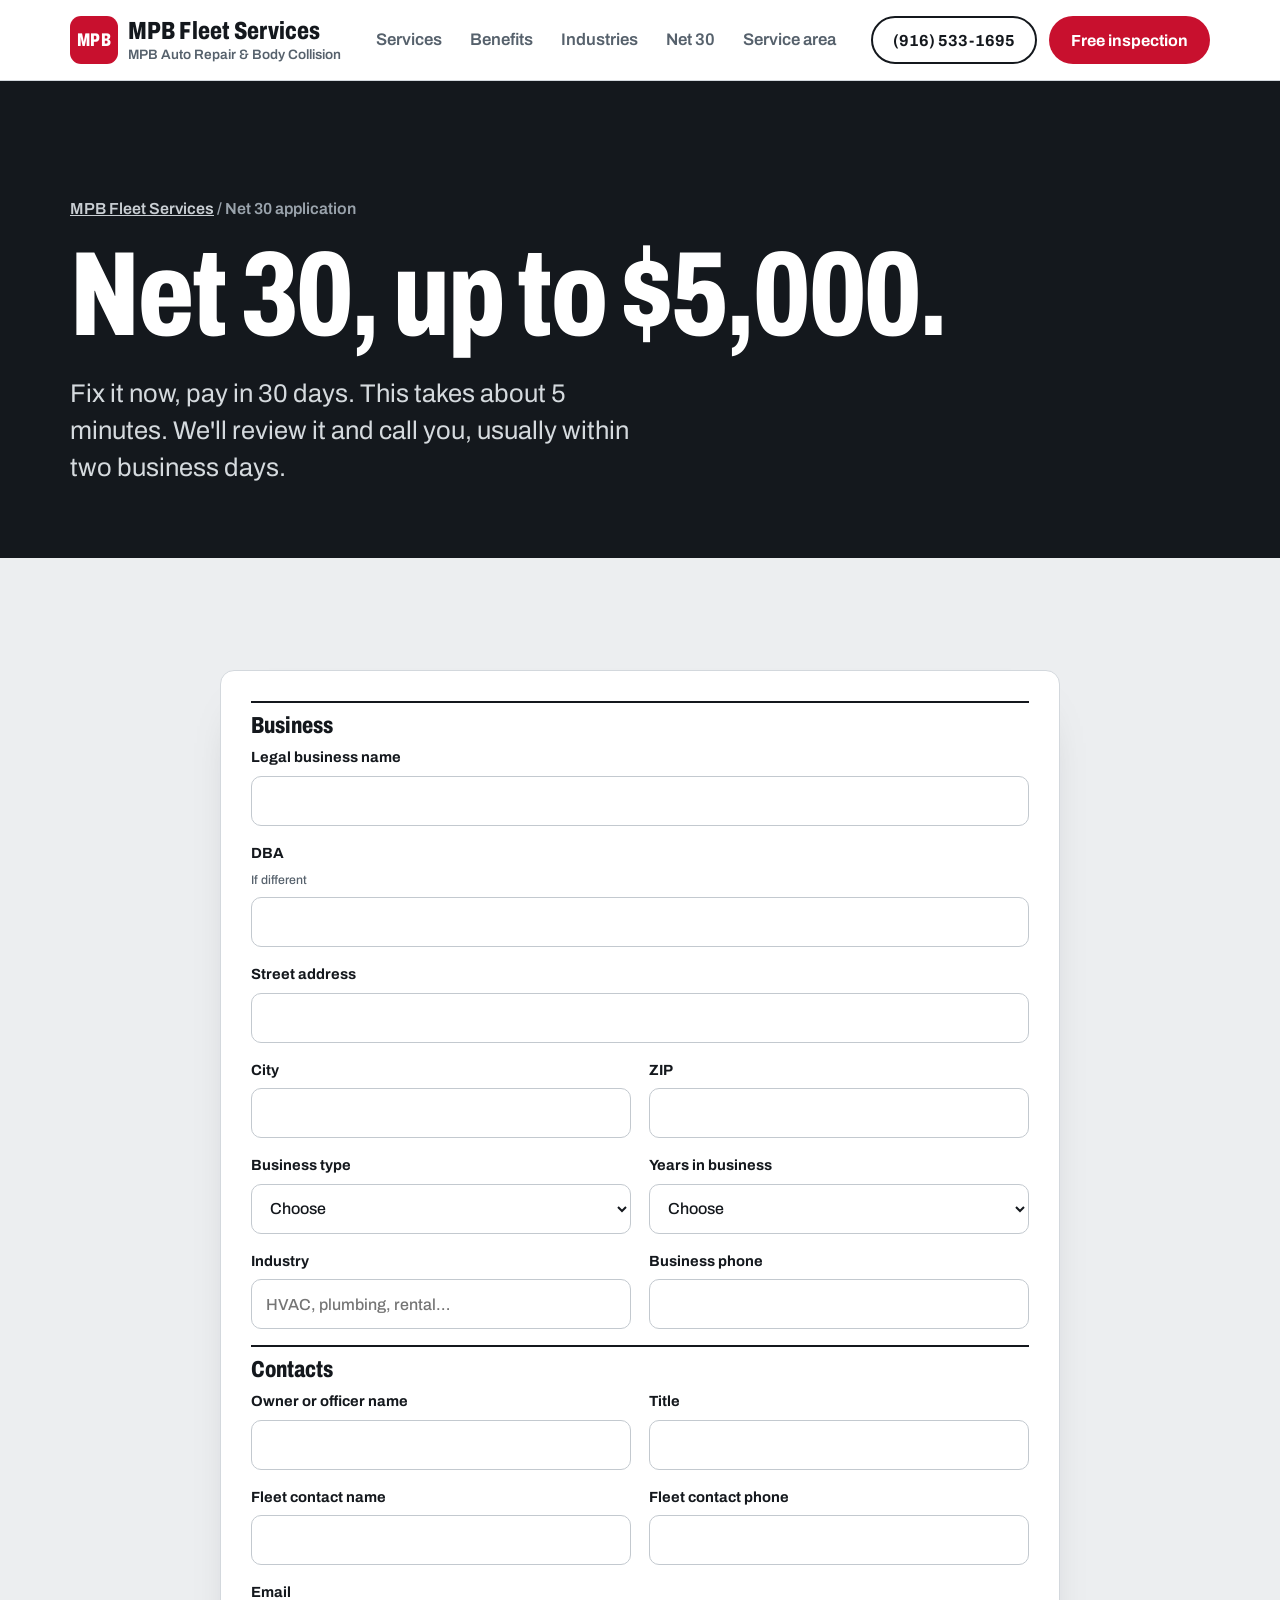
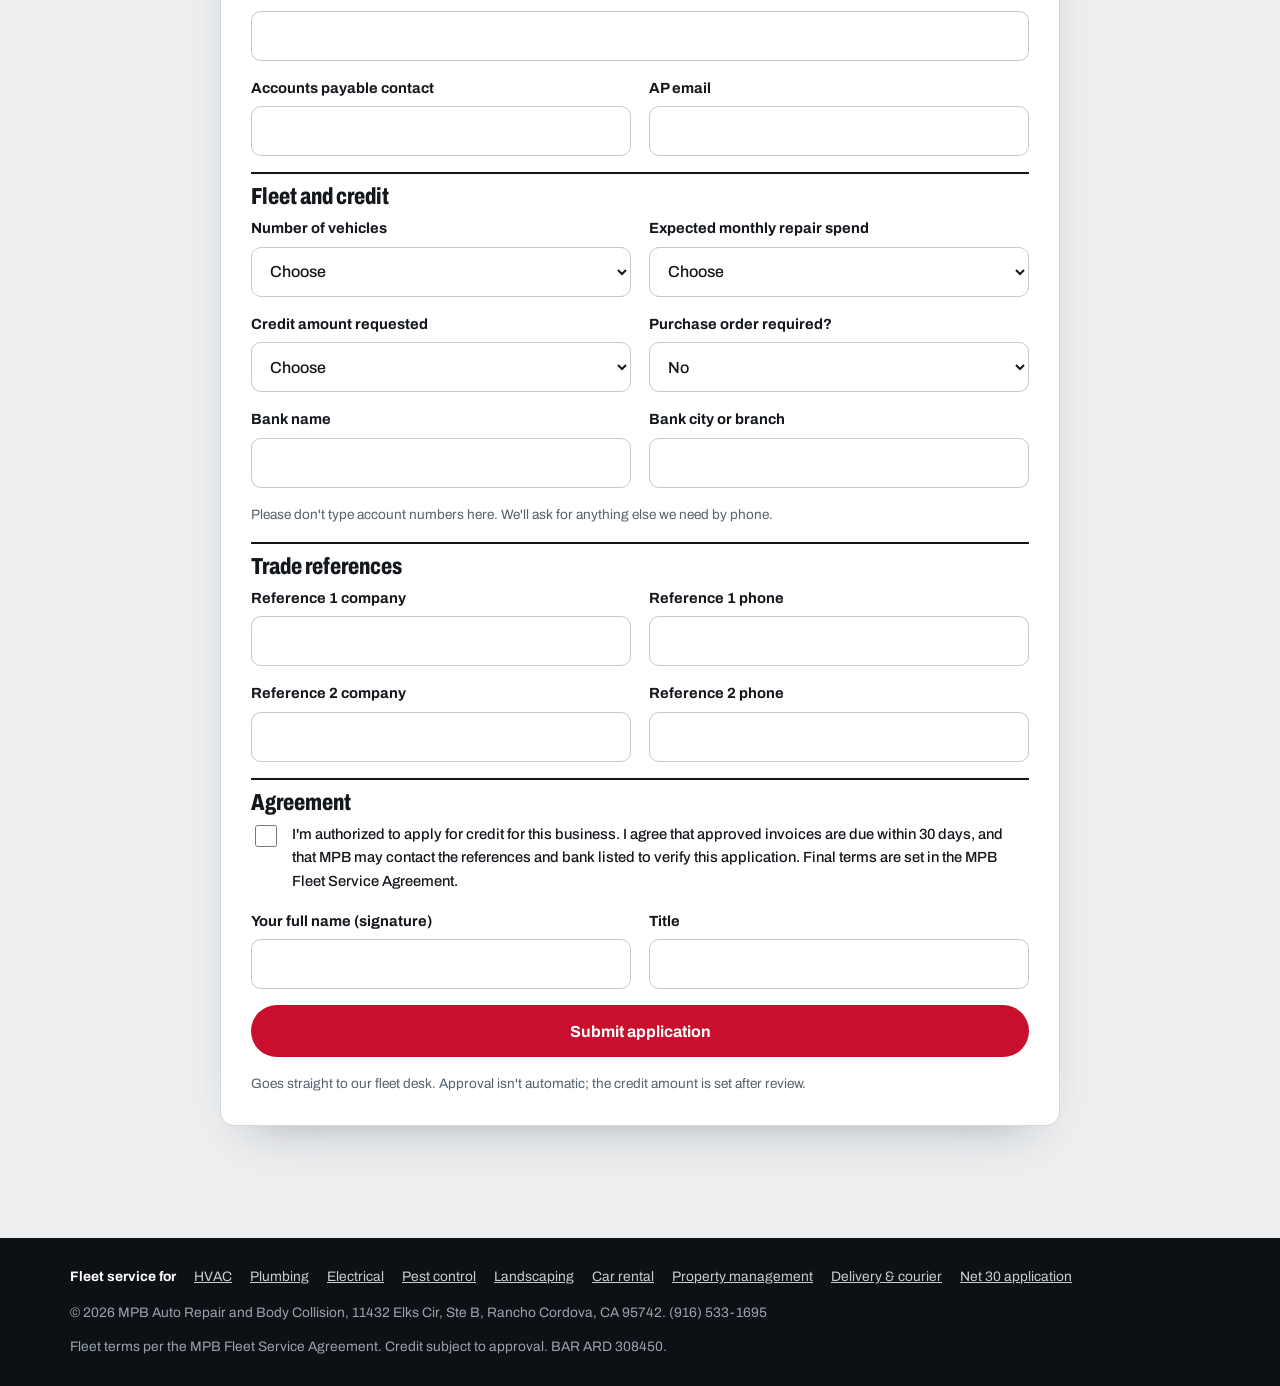
==== commit ca6a83df: "Bigger, bolder hero and header; dark hero with shop-day timeline; less form-like sections Co-Authore" ====
--- a/credit-application/index.html
+++ b/credit-application/index.html
@@ -34,13 +34,11 @@
 </header>
 
 <main id="top">
-  <div class="hero">
-    <div class="wrap" style="grid-template-columns:1fr">
-      <div>
-        <p class="crumbs"><a href="/">MPB Fleet Services</a> / Net 30 application</p>
-        <h1 style="font-size:clamp(2.8rem,8vw,6rem)">Net 30, up to $5,000.</h1>
-        <p class="lede" style="max-width:52ch">Fix it now, pay in 30 days. This takes about 5 minutes. We'll review it and call you, usually within two business days.</p>
-      </div>
+  <div class="hero page-hero">
+    <div class="wrap">
+      <p class="crumbs"><a href="/">MPB Fleet Services</a> / Net 30 application</p>
+      <h1>Net 30, up to $5,000.</h1>
+      <p class="lede" style="margin-bottom:0">Fix it now, pay in 30 days. This takes about 5 minutes. We'll review it and call you, usually within two business days.</p>
     </div>
   </div>
 
@@ -131,7 +129,7 @@
   <a class="btn red" href="/#request">Free inspection</a>
 </nav>
 <script>
-(function(){var b=document.querySelector('.board');if(!b)return;var li=[].slice.call(b.querySelectorAll('li'));
+(function(){var b=document.querySelector('.day');if(!b)return;var li=[].slice.call(b.querySelectorAll('li'));
 if(matchMedia('(prefers-reduced-motion: reduce)').matches){li.forEach(function(l){l.classList.add('on')});return}
 li.forEach(function(l,i){setTimeout(function(){l.classList.add('on')},350+i*420)})})();
 </script>
--- a/styles.css
+++ b/styles.css
@@ -16,14 +16,14 @@
 .wrap{max-width:var(--wrap);margin:0 auto;padding-inline:20px}
 h1,h2,h3{font-family:var(--display);font-stretch:72%;font-weight:800;line-height:.98;margin:0;letter-spacing:-.01em;text-wrap:balance}
 h1{font-size:clamp(3rem,9.5vw,7.25rem);line-height:.9}
-h2{font-size:clamp(2.1rem,4.8vw,3.5rem)}
+h2{font-size:clamp(2.6rem,6vw,4.4rem)}
 h3{font-size:1.4rem;line-height:1.1;font-stretch:80%}
 p{margin:0}
 .lede{font-size:1.2rem;color:var(--steel);max-width:40ch}
-.kicker{font-weight:700;color:var(--red);font-size:.98rem;margin-bottom:12px}
-section{padding-block:clamp(64px,9vw,112px);scroll-margin-top:72px}
+.kicker{font-weight:700;color:var(--red);font-size:1.05rem;margin-bottom:4px}
+section{padding-block:clamp(64px,9vw,112px);scroll-margin-top:84px}
 .head{display:flex;flex-direction:column;gap:14px;margin-bottom:44px;max-width:62ch}
-.head p{color:var(--steel);font-size:1.08rem}
+.head p{color:var(--steel);font-size:1.18rem}
 
 /* buttons */
 .btn{display:inline-flex;align-items:center;justify-content:center;gap:10px;min-height:52px;padding:12px 24px;border-radius:999px;font:700 1rem var(--body);text-decoration:none;border:2px solid transparent;cursor:pointer;white-space:nowrap;transition:background .15s,color .15s,border-color .15s}
@@ -38,14 +38,14 @@
 
 /* header */
 .top{position:sticky;top:0;z-index:20;background:rgba(255,255,255,.94);backdrop-filter:blur(10px);-webkit-backdrop-filter:blur(10px);border-bottom:1px solid var(--line)}
-.top .wrap{display:flex;align-items:center;justify-content:space-between;gap:20px;min-height:68px}
+.top .wrap{display:flex;align-items:center;justify-content:space-between;gap:20px;min-height:80px}
 .brand{display:flex;align-items:center;gap:10px;text-decoration:none;white-space:nowrap}
-.brand .mark{width:38px;height:38px;border-radius:9px;background:var(--red);color:#fff;display:grid;place-items:center;font:800 .95rem var(--display);font-stretch:70%;letter-spacing:.02em}
-.brand b{font:800 1.2rem var(--display);font-stretch:75%;letter-spacing:.005em}
-.brand small{display:block;font-size:.75rem;color:var(--steel);font-weight:600;line-height:1.1}
-.nav{display:flex;gap:26px;font-weight:600;font-size:.95rem}
+.brand .mark{width:48px;height:48px;border-radius:11px;background:var(--red);color:#fff;display:grid;place-items:center;font:800 1.15rem var(--display);font-stretch:70%;letter-spacing:.02em}
+.brand b{font:800 1.55rem var(--display);font-stretch:75%;letter-spacing:.005em}
+.brand small{display:block;font-size:.85rem;color:var(--steel);font-weight:600;line-height:1.1}
+.nav{display:flex;gap:28px;font-weight:600;font-size:1.05rem}
 .nav a{text-decoration:none;color:var(--steel)}.nav a:hover{color:var(--ink)}
-.top .btn{min-height:44px;padding:8px 18px;font-size:.95rem}
+.top .btn{min-height:48px;padding:10px 20px;font-size:1rem}
 @media (max-width:960px){.nav{display:none}}
 @media (max-width:760px){.top .cta{display:none}}
 @media (max-width:400px){.brand small{display:none}}
@@ -58,41 +58,51 @@
   body{padding-bottom:84px}
 }
 
-/* hero */
-.hero{background:var(--concrete);border-bottom:1px solid var(--line)}
-.hero .wrap{display:grid;grid-template-columns:minmax(0,1.25fr) minmax(0,1fr);gap:56px;align-items:center;padding-block:clamp(48px,7vw,96px)}
-.hero .lede{margin:24px 0 32px}
-.hero h1 + .lede{margin-top:26px}
-.crumbs{font-size:.9rem;color:var(--steel);margin-bottom:18px}
-.crumbs a{color:var(--steel)}
-@media (max-width:900px){.hero .wrap{grid-template-columns:1fr;gap:40px}}
-
-/* the bay board: how one van moves through the shop */
-.board{background:var(--paper);border:1px solid var(--line);border-radius:var(--r);box-shadow:0 1px 0 var(--line),0 24px 48px -28px rgba(20,24,29,.35);overflow:hidden}
-.board header{display:flex;justify-content:space-between;align-items:flex-start;gap:12px;padding:18px 22px;border-bottom:1px solid var(--line)}
-.board header b{display:block;font:800 1.35rem var(--display);font-stretch:75%}
-.board header span{font-size:.88rem;color:var(--steel)}
-.plate{border:2px solid var(--ink);border-radius:6px;padding:2px 8px;font:700 .82rem var(--body);letter-spacing:.08em;white-space:nowrap}
-.board ol{list-style:none;margin:0;padding:8px 22px 10px}
-.board li{display:grid;grid-template-columns:28px minmax(0,1fr) auto;gap:12px;align-items:center;padding:12px 0;border-bottom:1px dashed var(--line)}
-.board li:last-child{border-bottom:0}
-.board .dot{width:24px;height:24px;border-radius:50%;border:2px solid var(--line);display:grid;place-items:center;background:#fff}
-.board .dot svg{width:13px;height:13px;opacity:0}
-.board li.done .dot{background:var(--ink);border-color:var(--ink)}
-.board li.done .dot svg{opacity:1}
-.board li.now .dot{border-color:var(--ink);background:var(--safety)}
-.board li strong{display:block;font-weight:700;line-height:1.3}
-.board li small{color:var(--steel);font-size:.86rem;line-height:1.35;display:block}
-.board time{font-variant-numeric:tabular-nums;font-weight:700;font-size:.95rem}
-.board footer{display:flex;justify-content:space-between;gap:12px;align-items:center;padding:14px 22px;background:var(--ink);color:#fff;font-weight:700}
-.board footer span{color:#c9ced3;font-weight:500;font-size:.85rem}
-.board-note{font-size:.85rem;color:var(--steel);margin-top:10px;text-align:right}
-/* one orchestrated load moment: the steps tick in once */
-.js .board li{opacity:.35;transition:opacity .35s}
-.js .board li.on{opacity:1}
+/* hero: dark, big type */
+.hero{background:var(--ink);color:#fff;position:relative;overflow:hidden}
+.hero .wrap{padding-block:clamp(56px,9vw,120px) clamp(40px,6vw,72px)}
+.hero h1{font-size:clamp(4.3rem,18vw,10rem);line-height:.86;letter-spacing:-.015em;max-width:12ch}
+.hero h1 em{font-style:normal;color:var(--red)}
+.hero .lede{color:#d5dade;font-size:clamp(1.3rem,2.4vw,1.6rem);line-height:1.45;max-width:38ch;margin:28px 0 36px}
+.hero .btn{min-height:58px;padding:14px 28px;font-size:1.08rem}
+.hero .btn.line{border-color:#fff;color:#fff}.hero .btn.line:hover{background:#fff;color:var(--ink)}
+.crumbs{font-size:1rem;color:#9aa3ac;margin-bottom:22px;font-weight:600}
+.crumbs a{color:#c9ced3}
+.page-hero h1{font-size:clamp(3.2rem,11vw,7.5rem);max-width:16ch}
+.msg h1{color:#fff}
+
+/* the shop-day timeline (one van, one day) */
+.day{border-top:1px solid #2c333b;margin-top:clamp(48px,7vw,80px);padding-top:28px}
+.day-head{display:flex;justify-content:space-between;align-items:baseline;gap:16px;flex-wrap:wrap;margin-bottom:26px}
+.day-head b{font:800 1.5rem var(--display);font-stretch:75%}
+.day-head span{color:#9aa3ac;font-size:.95rem}
+.day ol{list-style:none;margin:0;padding:0;display:grid;grid-template-columns:repeat(5,minmax(0,1fr));gap:0;position:relative}
+.day ol::before{content:"";position:absolute;left:0;right:0;top:9px;height:3px;background:#2c333b}
+.day li{position:relative;padding-right:18px}
+.day li::before{content:"";display:block;width:20px;height:20px;border-radius:50%;background:#2c333b;border:3px solid var(--ink);position:relative;z-index:1;margin-bottom:18px}
+.day li.done::before{background:#fff}
+.day li.now::before{background:var(--safety);box-shadow:0 0 0 6px rgba(245,197,24,.25)}
+.day li.done::after{content:"";position:absolute;left:0;right:0;top:9px;height:3px;background:#fff}
+.day li:last-child.done::after{right:auto}
+.day time{display:block;font:800 clamp(1.9rem,3.4vw,2.8rem)/1 var(--display);font-stretch:70%;font-variant-numeric:tabular-nums}
+.day strong{display:block;font-size:1.05rem;margin-top:10px;line-height:1.3}
+.day small{display:block;color:#9aa3ac;font-size:.92rem;margin-top:4px;line-height:1.4}
+.day-note{color:#7f8992;font-size:.85rem;margin-top:22px}
+.js .day li{opacity:.25;transition:opacity .4s}
+.js .day li.on{opacity:1}
+@media (max-width:860px){
+  .day ol{grid-template-columns:1fr;gap:22px}
+  .day ol::before{left:9px;right:auto;top:6px;bottom:6px;width:3px;height:auto}
+  .day li{display:grid;grid-template-columns:20px auto minmax(0,1fr);column-gap:16px;padding:0;align-items:start}
+  .day li::before{margin:6px 0 0}
+  .day li.done::after{display:none}
+  .day time{font-size:1.9rem;grid-column:2;min-width:4.6ch}
+  .day li span{grid-column:3}
+  .day strong{margin-top:2px}
+}
 
 /* shop facts line */
-.facts{display:flex;flex-wrap:wrap;gap:10px 28px;padding-block:22px;font-weight:600;color:var(--steel)}
+.facts{display:flex;flex-wrap:wrap;gap:12px 36px;padding-block:28px;font-weight:600;color:var(--steel);font-size:1.08rem}
 .facts b{color:var(--ink)}
 
 /* free inspection offer */
@@ -101,8 +111,8 @@
 .offer h2{font-size:clamp(2.4rem,6vw,4.4rem)}
 .offer p{color:#ffe3e7;font-size:1.12rem;margin:18px 0 28px;max-width:44ch}
 .offer ul{list-style:none;margin:0;padding:0;display:grid;gap:12px}
-.offer li{display:flex;gap:14px;align-items:flex-start;background:rgba(0,0,0,.14);border-radius:12px;padding:16px 18px;font-weight:600}
-.offer li svg{width:22px;height:22px;flex:none;margin-top:2px}
+.offer ul{gap:0}.offer li{display:flex;gap:14px;align-items:flex-start;border-top:1px solid rgba(255,255,255,.35);padding:18px 0;font-weight:700;font-size:1.25rem}.offer li:last-child{border-bottom:1px solid rgba(255,255,255,.35)}
+.offer li svg{width:24px;height:24px;flex:none;margin-top:3px}
 @media (max-width:860px){.offer .wrap{grid-template-columns:1fr;gap:32px}}
 
 /* why: three differentiators, big */
@@ -122,12 +132,12 @@
 
 /* benefits */
 .benefits{background:var(--concrete)}
-.ben{display:grid;grid-template-columns:repeat(4,minmax(0,1fr));gap:2px;background:var(--line);border:2px solid var(--line);border-radius:var(--r);overflow:hidden}
-.ben div{background:var(--paper);padding:24px;display:flex;flex-direction:column;gap:8px;min-width:0}
-.ben h3{font-size:1.3rem}
-.ben p{color:var(--steel);font-size:.97rem}
+.ben{display:grid;grid-template-columns:repeat(4,minmax(0,1fr));gap:40px 32px}
+.ben div{display:flex;flex-direction:column;gap:10px;min-width:0;border-left:4px solid var(--red);padding-left:18px}
+.ben h3{font-size:1.6rem}
+.ben p{color:var(--steel)}
 @media (max-width:980px){.ben{grid-template-columns:repeat(2,minmax(0,1fr))}}
-@media (max-width:480px){.ben{grid-template-columns:1fr}}
+@media (max-width:480px){.ben{grid-template-columns:1fr;gap:28px}}
 
 /* Net 30 */
 .credit{background:var(--ink);color:#fff}
